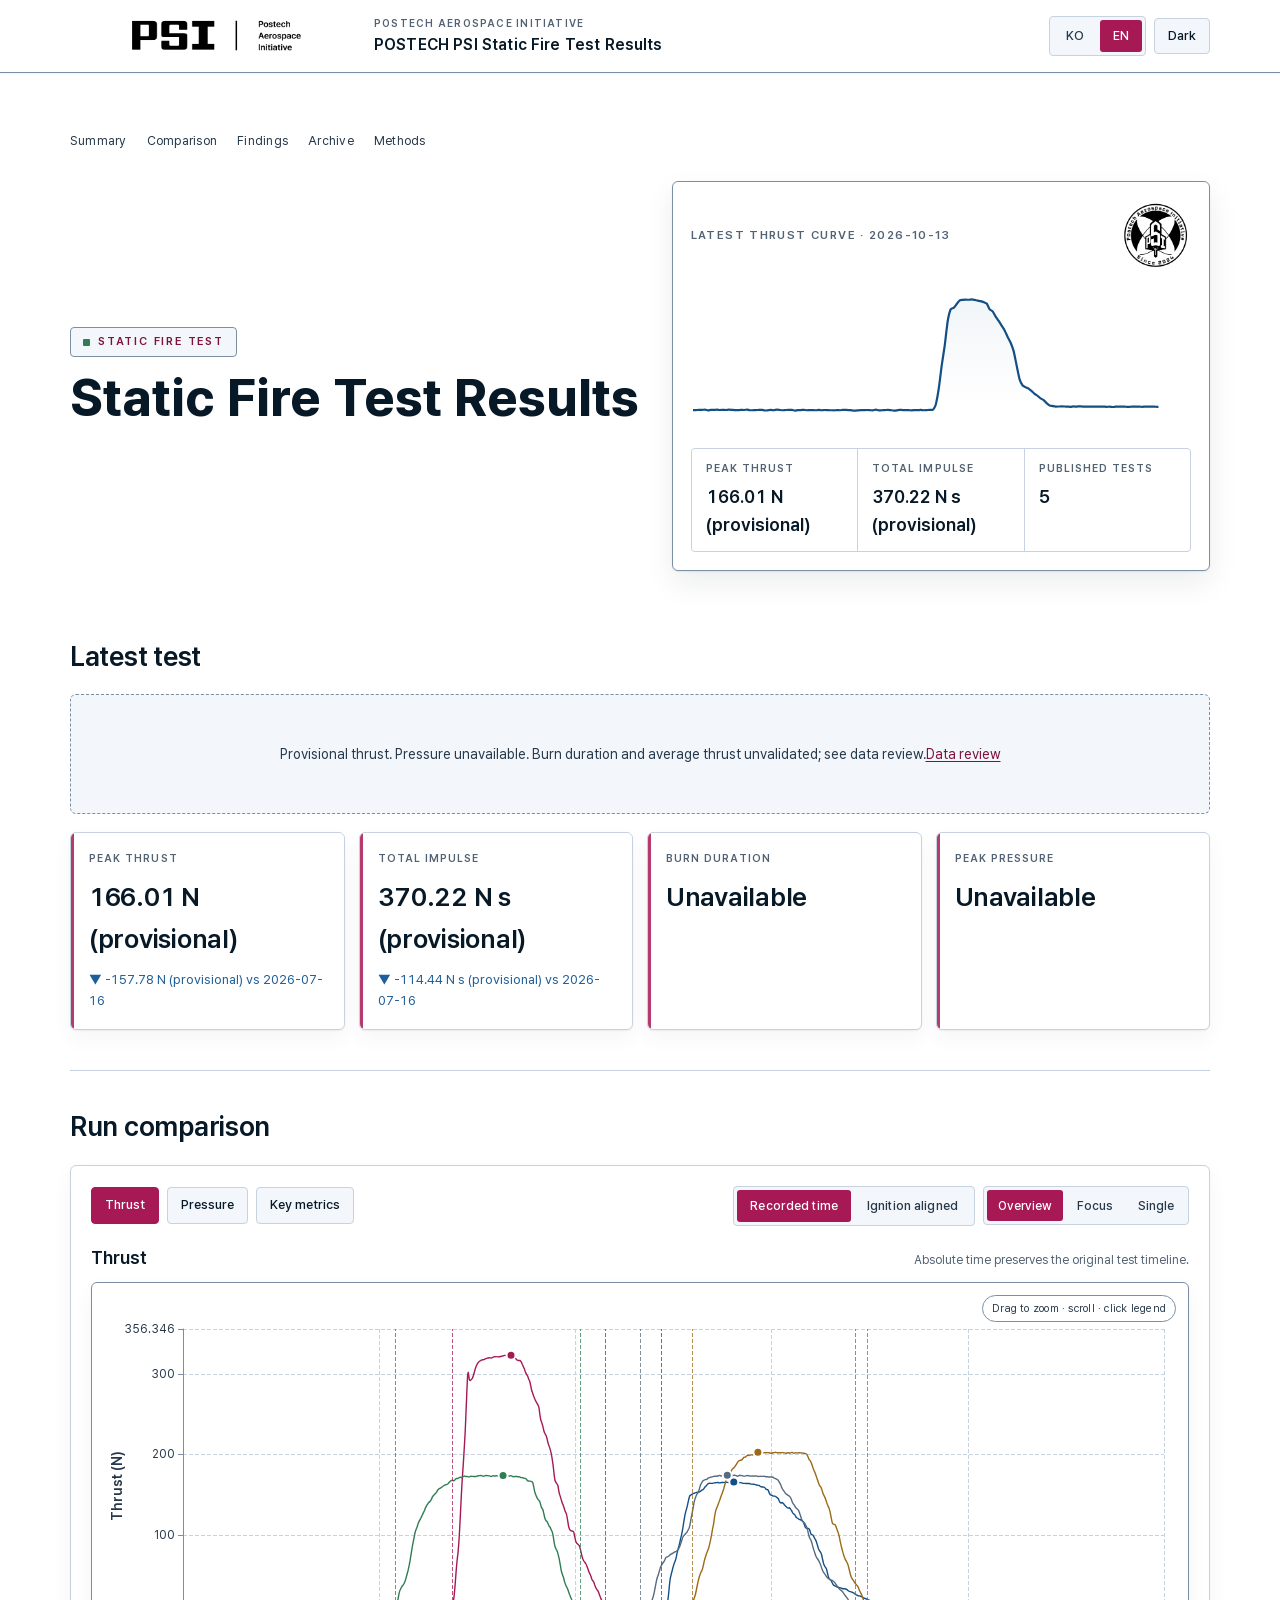
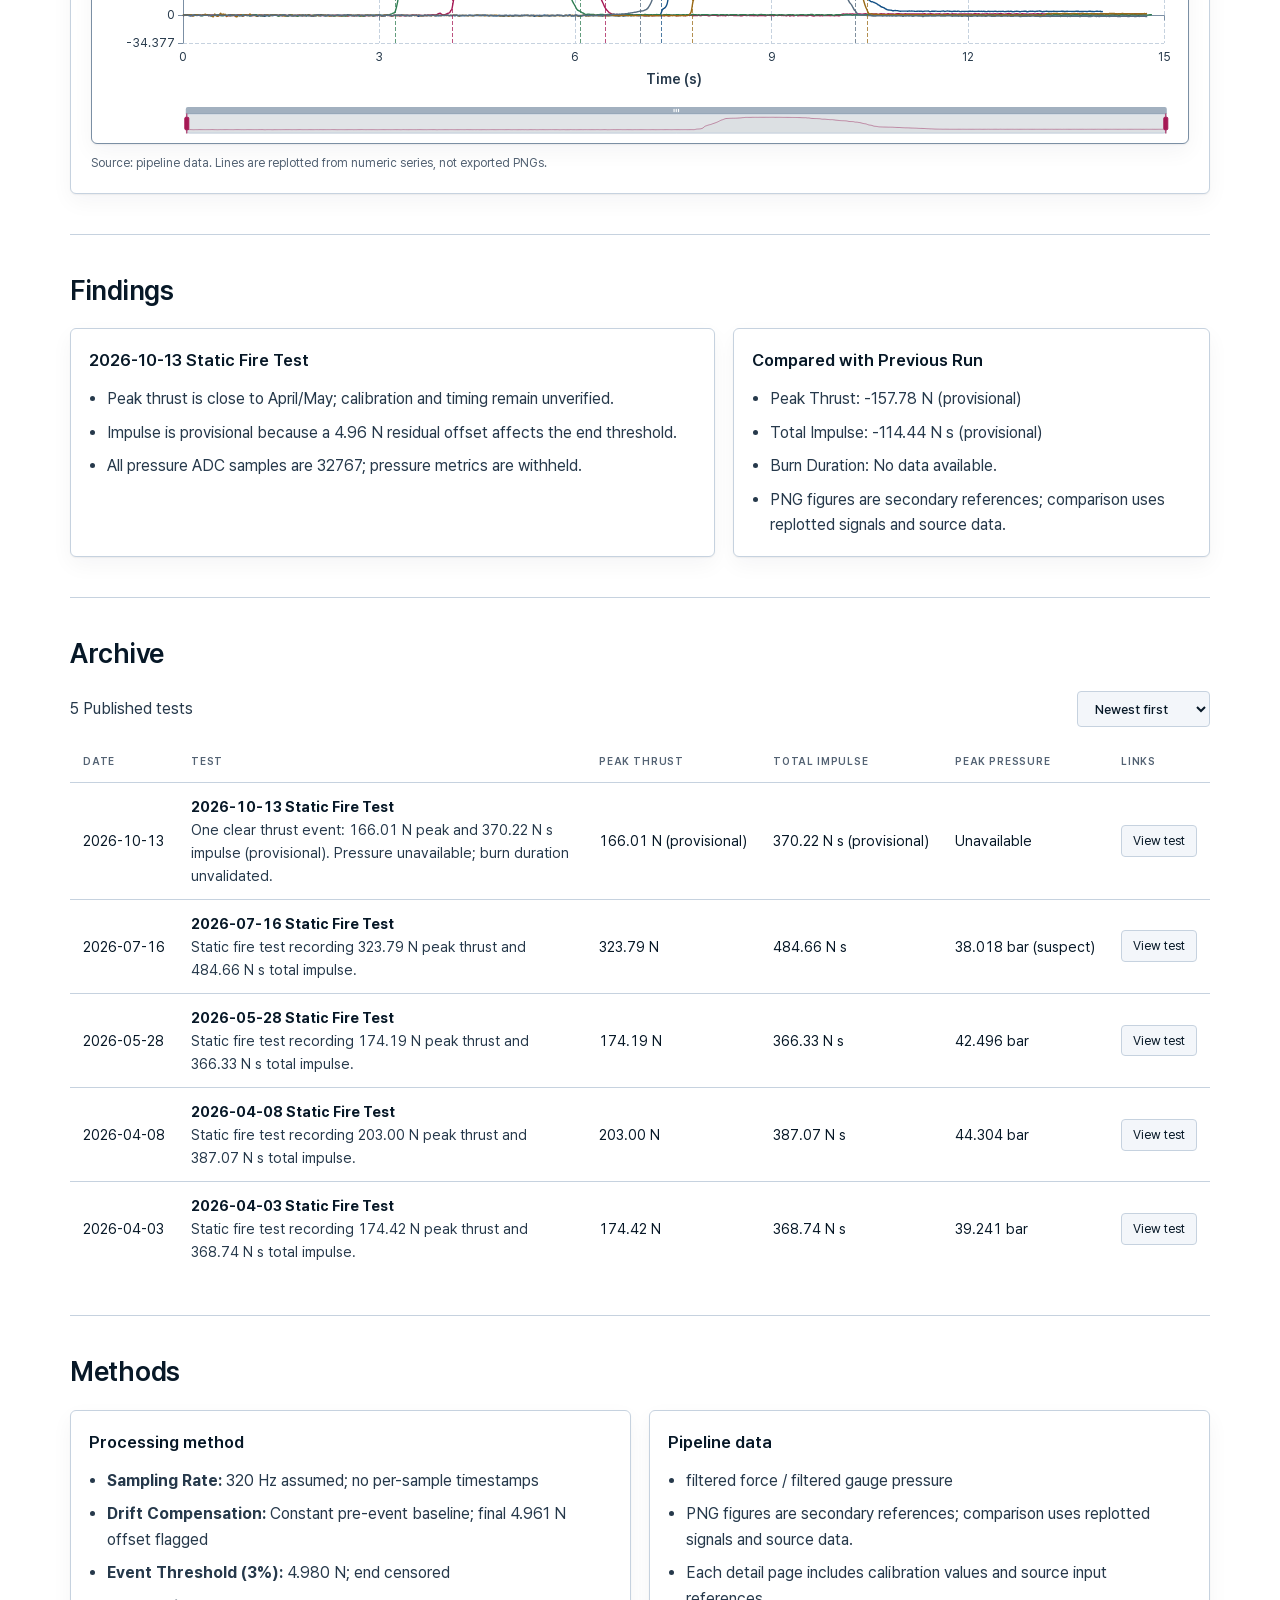
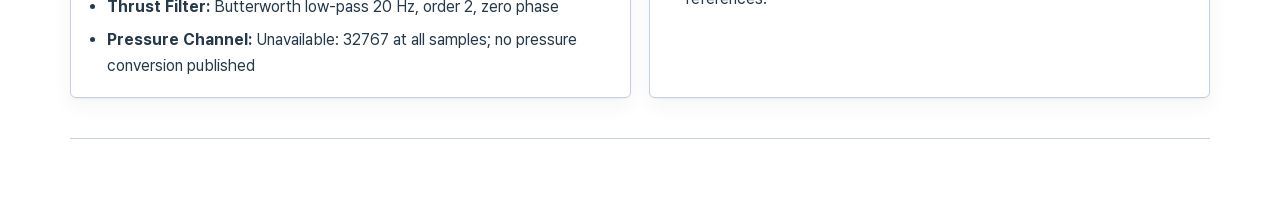
==== index.html @ 608bee5e "Publish October 13 TMS data and normalize test archive naming" ====
<!doctype html>
<html lang="en">
<head>
  <meta charset="utf-8">
  <meta name="viewport" content="width=device-width, initial-scale=1">
  <title>POSTECH PSI Static Fire Test Results</title>
  <meta name="description" content="A concise static record of POSTECH PSI static fire tests, including metrics, comparison, methods, and data files.">
  <meta name="theme-color" content="#000000" media="(prefers-color-scheme: dark)">
  <meta name="theme-color" content="#ffffff" media="(prefers-color-scheme: light)">
  <link rel="icon" href="assets/icons/favicon.ico" sizes="any">
  <link rel="icon" type="image/png" sizes="32x32" href="assets/icons/favicon-32.png">
  <link rel="icon" type="image/png" sizes="192x192" href="assets/icons/icon-192.png">
  <link rel="apple-touch-icon" sizes="180x180" href="assets/icons/apple-touch-icon.png">
  <link rel="stylesheet" href="assets/site.css?v=2026-10-13-tms-data">
</head>
<body data-theme="light">
  <header class="site-header">
    <div class="site-header__inner">
      <div class="brand">
        <a class="brand__home-link" href="index.html" aria-label="Home"><span class="logo-surface brand__logo-surface"><img class="brand__banner" src="./assets/logos/psi-logo-banner.jpeg" alt="PSI Postech Aerospace Initiative"></span></a>
        <div class="brand__text"><div class="brand__eyebrow">Postech Aerospace Initiative</div><div class="brand__title">POSTECH PSI Static Fire Test Results</div></div>
      </div>
      <div class="site-header__controls"><span class="muted">EN / KO</span></div>
    </div>
  </header>

  <main class="site-shell static-shell">
    <section class="hero" id="overview">
      <div class="hero__grid">
        <div>
          <div class="verdict">Static fire test</div>
          <h1 class="hero__title">POSTECH PSI Static Fire Test Results</h1>
        </div>
        <aside class="hero__panel">
          <div class="hero__panel-header">
            <h2>Latest test &middot; 2026-10-13</h2>
            <span class="logo-surface hero__logo-surface"><img class="hero__emblem" src="assets/logos/psi-logo-circle.jpg" alt="Postech Aerospace Initiative circular logo"></span>
          </div>
          <div class="hero__summary">
            <div class="hero-stat"><div class="hero-stat__label">Peak thrust</div><div class="hero-stat__value">166.01 N (provisional)</div></div>
            <div class="hero-stat"><div class="hero-stat__label">Total impulse</div><div class="hero-stat__value">370.22 N s (provisional)</div></div>
            <div class="hero-stat"><div class="hero-stat__label">Published tests</div><div class="hero-stat__value">5</div></div>
          </div>
        </aside>
      </div>
    </section>

    <section class="section">
      <div class="section-heading"><h2>Latest test</h2></div>
      <div class="overview-grid">
        <article class="metric-card">
          <div class="metric-card__label">Peak thrust</div>
          <div class="metric-card__value">166.01 N (provisional)</div>
          <div class="metric-card__delta">&#9660; -157.78 N vs 2026-07-16 (provisional)</div>
        </article>
        <article class="metric-card">
          <div class="metric-card__label">Total impulse</div>
          <div class="metric-card__value">370.22 N s (provisional)</div>
          <div class="metric-card__delta">&#9660; -114.44 N s vs 2026-07-16 (provisional)</div>
        </article>
        <article class="metric-card">
          <div class="metric-card__label">Burn duration</div>
          <div class="metric-card__value">Unavailable</div>
        </article>
        <article class="metric-card">
          <div class="metric-card__label">Peak pressure</div>
          <div class="metric-card__value">Unavailable</div>
        </article>
      </div>
    </section>

    <section class="section" id="archive">
      <div class="section-heading"><h2>Archive</h2></div>
      <div class="archive-table">
        <table>
          <thead><tr><th>Date</th><th>Test</th><th>Peak thrust</th><th>Total impulse</th><th>Peak pressure</th><th>Link</th></tr></thead>
          <tbody>
            <tr>
              <td>2026-10-13</td>
              <td><strong>2026-10-13 Static Fire Test</strong><div class="muted">One clear thrust event: 166.01 N peak and 370.22 N s impulse (provisional). Pressure unavailable; burn duration unvalidated.</div></td>
              <td>166.01 N (provisional)</td>
              <td>370.22 N s (provisional)</td>
              <td>Unavailable</td>
              <td><a class="archive-action" href="tests/2026-10-13/index.html">View test</a></td>
            </tr>
            <tr>
              <td>2026-07-16</td>
              <td><strong>2026-07-16 Static Fire Test</strong><div class="muted">Static fire test recording 323.79 N peak thrust and 484.66 N s total impulse.</div></td>
              <td>323.79 N</td>
              <td>484.66 N s</td>
              <td>38.018 bar (suspect)</td>
              <td><a class="archive-action" href="tests/2026-07-16/index.html">View test</a></td>
            </tr>
            <tr>
              <td>2026-05-28</td>
              <td><strong>2026-05-28 Static Fire Test</strong><div class="muted">Static fire test recording 174.19 N peak thrust and 366.33 N s total impulse.</div></td>
              <td>174.19 N</td>
              <td>366.33 N s</td>
              <td>42.496 bar</td>
              <td><a class="archive-action" href="tests/2026-05-28/index.html">View test</a></td>
            </tr>
            <tr>
              <td>2026-04-08</td>
              <td><strong>2026-04-08 Static Fire Test</strong><div class="muted">Static fire test recording 203.00 N peak thrust and 387.07 N s total impulse.</div></td>
              <td>203.00 N</td>
              <td>387.07 N s</td>
              <td>44.304 bar</td>
              <td><a class="archive-action" href="tests/2026-04-08/index.html">View test</a></td>
            </tr>
            <tr>
              <td>2026-04-03</td>
              <td><strong>2026-04-03 Static Fire Test</strong><div class="muted">Static fire test recording 174.42 N peak thrust and 368.74 N s total impulse.</div></td>
              <td>174.42 N</td>
              <td>368.74 N s</td>
              <td>39.241 bar</td>
              <td><a class="archive-action" href="tests/2026-04-03/index.html">View test</a></td>
            </tr>
          </tbody>
        </table>
      </div>
    </section>

  </main>

  <script>window.PSI_PAGE_CONFIG = {"page": "home", "rootPath": "."};</script>
  <script src="./assets/vendor/echarts.min.js?v=2026-10-13-tms-data" defer></script>
  <script src="./assets/charts.js?v=2026-10-13-tms-data" defer></script>
  <script src="./assets/site.js?v=2026-10-13-tms-data" defer></script>
</body>
</html>
---- assets/site.css ----
/* ==========================================================================
   POSTECH PSI — Static Fire Test Results
   Scientific report design system (light + dark)
   ========================================================================== */

@font-face {
  font-family: "Pretendard";
  src: url("fonts/PretendardVariable.woff2") format("woff2");
  font-weight: 45 920;
  font-style: normal;
  font-display: swap;
}

/* ---- Tokens: light (laboratory report) ---- */
:root {
  color-scheme: light;
  --font-sans: "Pretendard", "Segoe UI", "Noto Sans KR", Arial, sans-serif;
  --font-display: var(--font-sans);
  --font-mono: var(--font-sans);

  --bg: #ffffff;
  --bg-deep: #eef3f8;
  --surface: #ffffff;
  --surface-alt: #f3f6fa;
  --surface-strong: #e5edf5;
  --surface-glass: rgba(255, 255, 255, 0.98);
  --logo-surface: #ffffff;

  --ink: #071827;
  --ink-soft: #26394b;
  --ink-muted: #536273;

  --line: #c6d2df;
  --line-strong: #7b8fa4;

  --accent: #a61955;
  --accent-strong: #7e123f;
  --accent-soft: rgba(166, 25, 85, 0.10);
  --accent-glow: rgba(166, 25, 85, 0.10);
  --secondary: #1f5f99;

  --ok: #2f7d52;
  --ok-soft: rgba(47, 125, 82, 0.14);
  --warn: #9a6a16;
  --warn-soft: rgba(154, 106, 22, 0.14);
  --neutral: #4c5b68;
  --neutral-soft: rgba(76, 91, 104, 0.12);

  /* categorical run palette */
  --run-1: #124f85;
  --run-2: #a61955;
  --run-3: #2f7d52;
  --run-4: #9a6a16;
  --run-5: #566b7f;

  --radius: 6px;
  --radius-sm: 4px;
  --shadow: 0 12px 30px rgba(7, 24, 39, 0.08), 0 1px 2px rgba(7, 24, 39, 0.08);
  --shadow-soft: 0 8px 22px rgba(7, 24, 39, 0.045), 0 1px 2px rgba(7, 24, 39, 0.06);
  --grid-color: transparent;
  --star-color: transparent;

  --content-width: min(1140px, calc(100% - 48px));
}

/* ---- Tokens: dark (high contrast report) ---- */
body[data-theme="dark"] {
  color-scheme: dark;
  --bg: #000000;
  --bg-deep: #000000;
  --surface: #040506;
  --surface-alt: #0d1117;
  --surface-strong: #18202b;
  --surface-glass: rgba(4, 5, 6, 0.99);
  --logo-surface: #000000;

  --ink: #f8fbff;
  --ink-soft: #d8e2ed;
  --ink-muted: #a7b4c2;

  --line: #2a3340;
  --line-strong: #667789;

  --accent: #c23a72;
  --accent-strong: #e56a9a;
  --accent-soft: rgba(194, 58, 114, 0.13);
  --accent-glow: rgba(194, 58, 114, 0.09);
  --secondary: #5f9fd6;

  --ok: #64b887;
  --ok-soft: rgba(100, 184, 135, 0.16);
  --warn: #cda14a;
  --warn-soft: rgba(205, 161, 74, 0.16);
  --neutral: #9aa8b7;
  --neutral-soft: rgba(154, 168, 183, 0.14);

  --run-1: #5f9fd6;
  --run-2: #c23a72;
  --run-3: #64b887;
  --run-4: #cda14a;
  --run-5: #9aa8b7;

  --shadow: 0 14px 34px rgba(0, 0, 0, 0.64), 0 1px 2px rgba(0, 0, 0, 0.55);
  --shadow-soft: 0 10px 26px rgba(0, 0, 0, 0.38), 0 1px 2px rgba(0, 0, 0, 0.45);
  --grid-color: transparent;
  --star-color: transparent;
}

* {
  box-sizing: border-box;
}

html {
  scroll-behavior: smooth;
}

body {
  margin: 0;
  min-height: 100vh;
  font-family: var(--font-sans);
  line-height: 1.6;
  color: var(--ink);
  background: var(--bg);
  -webkit-font-smoothing: antialiased;
  text-rendering: optimizeLegibility;
}

/* Background motif: faint lab-grid, fixed and unobtrusive */
body::before {
  content: "";
  position: fixed;
  inset: 0;
  z-index: -2;
  background:
    linear-gradient(var(--grid-color) 1px, transparent 1px) 0 0 / 46px 46px,
    linear-gradient(90deg, var(--grid-color) 1px, transparent 1px) 0 0 / 46px 46px;
  pointer-events: none;
}

body::after {
  display: none;
}

a {
  color: var(--accent-strong);
  text-decoration-thickness: 1px;
  text-underline-offset: 0.18em;
}

a:hover {
  color: var(--accent);
}

img {
  display: block;
  max-width: 100%;
}

button,
select {
  font: inherit;
}

button:focus-visible,
select:focus-visible,
a:focus-visible {
  outline: 2px solid var(--accent);
  outline-offset: 3px;
}

.site-shell {
  width: var(--content-width);
  margin: 0 auto;
}

/* ---- Header ---- */
.site-header {
  position: sticky;
  top: 0;
  z-index: 30;
  background: var(--surface);
  border-bottom: 1px solid var(--line-strong);
  box-shadow: 0 1px 2px rgba(7, 24, 39, 0.06);
}

.site-header__inner {
  width: var(--content-width);
  min-height: 72px;
  margin: 0 auto;
  display: flex;
  align-items: center;
  justify-content: space-between;
  gap: 18px;
}

.brand {
  display: flex;
  align-items: center;
  gap: 14px;
  max-width: 100%;
  min-width: 0;
}

.brand__home-link {
  display: inline-flex;
  color: inherit;
  text-decoration: none;
}

.logo-surface {
  display: inline-flex;
  align-items: center;
  justify-content: center;
  flex: none;
  border: 0;
  background: var(--logo-surface);
  overflow: hidden;
  isolation: isolate;
  transition: background 0.22s ease;
}

.logo-surface img {
  width: 100%;
  height: 100%;
  object-fit: contain;
  transition: filter 0.22s ease, mix-blend-mode 0.22s ease, opacity 0.22s ease;
}

body:not([data-theme="dark"]) .logo-surface img {
  filter: invert(1) grayscale(1) contrast(1.08);
  mix-blend-mode: multiply;
}

body[data-theme="dark"] .logo-surface img {
  filter: grayscale(1) contrast(1.04);
  mix-blend-mode: screen;
}

.brand__logo-surface {
  width: min(290px, 42vw);
  height: 50px;
}

.brand__banner {
  max-height: 48px;
}

.brand__text {
  flex: 1 1 auto;
  min-width: 0;
  overflow: hidden;
}

.brand__eyebrow,
.eyebrow {
  color: var(--ink-muted);
  font-family: var(--font-mono);
  font-size: 0.64rem;
  font-weight: 600;
  letter-spacing: 0.12em;
  text-transform: uppercase;
  white-space: nowrap;
  overflow: hidden;
  text-overflow: ellipsis;
}

.brand__title {
  margin-top: 1px;
  font-family: var(--font-display);
  font-size: 0.98rem;
  font-weight: 600;
  letter-spacing: 0.01em;
  white-space: nowrap;
  overflow: hidden;
  text-overflow: ellipsis;
}

.site-header__controls,
.control-row,
.toolbar,
.tablist,
.site-nav {
  display: flex;
  align-items: center;
  gap: 8px;
  flex-wrap: wrap;
}

.site-nav {
  padding: 22px 0 0;
  gap: 20px;
}

.site-nav a,
.detail-hero__back {
  position: relative;
  color: var(--ink-soft);
  font-family: var(--font-mono);
  font-size: 0.78rem;
  letter-spacing: 0.02em;
  text-decoration: none;
}

.site-nav a::after,
.detail-hero__back::after {
  content: "";
  position: absolute;
  left: 0;
  right: 0;
  bottom: -5px;
  height: 1px;
  background: currentColor;
  transform: scaleX(0);
  transform-origin: left;
  transition: transform 0.16s ease;
}

.site-nav a:hover,
.detail-hero__back:hover {
  color: var(--accent);
}

.site-nav a:hover::after,
.detail-hero__back:hover::after {
  transform: scaleX(1);
}

/* ---- Controls ---- */
.pill-toggle,
.mode-toggle {
  display: inline-flex;
  gap: 3px;
  padding: 3px;
  border: 1px solid var(--line);
  border-radius: var(--radius-sm);
  background: var(--surface-alt);
}

.pill-toggle button,
.mode-toggle button {
  border: 0;
  border-radius: 3px;
  padding: 6px 13px;
  background: transparent;
  color: var(--ink-soft);
  font-family: var(--font-mono);
  font-size: 0.78rem;
  font-weight: 500;
  letter-spacing: 0.01em;
  cursor: pointer;
  transition: background 0.15s ease, color 0.15s ease;
}

.pill-toggle button:hover,
.mode-toggle button:hover,
.tablist button:hover {
  color: var(--ink);
}

.tablist button,
.icon-button,
.select-input {
  min-height: 36px;
  padding: 7px 13px;
  border: 1px solid var(--line);
  border-radius: var(--radius-sm);
  background: var(--surface-alt);
  color: var(--ink);
  font-family: var(--font-mono);
  font-size: 0.8rem;
  font-weight: 500;
  cursor: pointer;
  transition: background 0.15s ease, color 0.15s ease, border-color 0.15s ease;
}

.select-input {
  cursor: pointer;
}

.icon-button:hover,
.select-input:hover {
  border-color: var(--line-strong);
}

.pill-toggle button[aria-pressed="true"],
.mode-toggle button[aria-pressed="true"] {
  background: var(--accent);
  color: #ffffff;
  box-shadow: none;
}

.tablist button[aria-selected="true"] {
  background: var(--accent);
  border-color: var(--accent);
  color: #ffffff;
  box-shadow: none;
}

.highlight-toggle {
  display: inline-flex;
  flex-wrap: wrap;
  gap: 4px;
  padding: 4px;
  border: 1px solid var(--line);
  border-radius: var(--radius-sm);
  background: var(--surface-alt);
}

.highlight-toggle button {
  border: 0;
  border-radius: 7px;
  padding: 6px 11px;
  background: transparent;
  color: var(--ink-soft);
  font-family: var(--font-mono);
  font-size: 0.76rem;
  cursor: pointer;
  transition: background 0.15s ease, color 0.15s ease;
}

.highlight-toggle button:hover {
  color: var(--ink);
}

.highlight-toggle button[aria-pressed="true"] {
  background: var(--surface-strong);
  color: var(--ink);
  box-shadow: inset 0 0 0 1px var(--line-strong);
}

/* ---- View mode toggle (3-way: overview/focus/single) ---- */
.view-mode-toggle {
  display: inline-flex;
  gap: 3px;
  padding: 3px;
  border: 1px solid var(--line);
  border-radius: var(--radius-sm);
  background: var(--surface-alt);
}

.view-mode-toggle button {
  border: 0;
  border-radius: 3px;
  padding: 6px 11px;
  background: transparent;
  color: var(--ink-soft);
  font-family: var(--font-mono);
  font-size: 0.76rem;
  font-weight: 500;
  cursor: pointer;
  transition: background 0.15s ease, color 0.15s ease;
}

.view-mode-toggle button:hover { color: var(--ink); }

.view-mode-toggle button[aria-pressed="true"] {
  background: var(--accent);
  color: #ffffff;
}

/* ---- Run picker (Focus mode) ---- */
#cmp-run-picker-row {
  padding: 0 2px 4px;
}

.run-picker {
  position: relative;
  display: flex;
  flex-direction: column;
  gap: 8px;
  padding: 12px 14px;
  border: 1px solid var(--line);
  border-radius: var(--radius-sm);
  background: var(--surface-alt);
}

.run-picker__chips {
  display: flex;
  flex-wrap: wrap;
  gap: 6px;
  min-height: 30px;
  align-items: center;
}

.run-chip {
  display: inline-flex;
  align-items: center;
  gap: 6px;
  padding: 4px 8px 4px 9px;
  border: 1px solid var(--line-strong);
  border-radius: 999px;
  background: var(--surface);
  font-family: var(--font-mono);
  font-size: 0.76rem;
  color: var(--ink);
}

.run-chip__dot {
  width: 9px;
  height: 9px;
  border-radius: 50%;
  flex-shrink: 0;
}

.run-chip__label {
  font-variant-numeric: tabular-nums;
}

.run-chip__remove {
  border: 0;
  padding: 0 2px;
  background: transparent;
  color: var(--ink-muted);
  font-size: 0.9rem;
  line-height: 1;
  cursor: pointer;
  transition: color 0.12s ease;
}

.run-chip__remove:hover { color: var(--accent); }

.run-picker__footer {
  display: flex;
  align-items: center;
  flex-wrap: wrap;
  gap: 6px;
}

.run-picker__add-btn,
.run-picker__reset-btn,
.run-picker__clear-btn {
  border: 1px solid var(--line);
  border-radius: var(--radius-sm);
  padding: 5px 10px;
  background: var(--surface);
  color: var(--ink-soft);
  font-family: var(--font-mono);
  font-size: 0.76rem;
  cursor: pointer;
  transition: border-color 0.14s ease, color 0.14s ease;
}

.run-picker__add-btn:hover,
.run-picker__reset-btn:hover,
.run-picker__clear-btn:hover {
  border-color: var(--line-strong);
  color: var(--ink);
}

.run-picker__add-btn:disabled {
  opacity: 0.45;
  cursor: not-allowed;
}

.run-picker__max-note {
  color: var(--ink-muted);
  font-family: var(--font-mono);
  font-size: 0.72rem;
}

.run-picker__dropdown {
  position: absolute;
  top: calc(100% + 4px);
  left: 0;
  z-index: 20;
  min-width: 280px;
  max-height: 260px;
  overflow-y: auto;
  padding: 6px;
  border: 1px solid var(--line-strong);
  border-radius: var(--radius);
  background: var(--surface);
  box-shadow: 0 6px 20px rgba(0,0,0,0.15);
}

.run-picker__item {
  display: block;
  width: 100%;
  padding: 8px 10px;
  border: 0;
  border-radius: var(--radius-sm);
  background: transparent;
  color: var(--ink-soft);
  font-family: var(--font-mono);
  font-size: 0.8rem;
  text-align: left;
  cursor: pointer;
  transition: background 0.12s ease, color 0.12s ease;
}

.run-picker__item:hover {
  background: var(--surface-alt);
  color: var(--ink);
}

.run-picker__item:disabled {
  opacity: 0.4;
  cursor: not-allowed;
}

.run-picker__empty {
  padding: 10px;
  color: var(--ink-muted);
  font-family: var(--font-mono);
  font-size: 0.8rem;
}

/* ---- Single mode row ---- */
.single-run-row {
  padding: 4px 2px;
}

/* ---- Hero ---- */
.hero,
.detail-hero {
  padding: 36px 0 30px;
}

.hero__grid {
  display: grid;
  grid-template-columns: minmax(0, 1.03fr) minmax(320px, 0.97fr);
  gap: 30px;
  align-items: center;
  padding-top: 30px;
}

.hero__title,
.detail-hero__title {
  margin: 0;
  max-width: 17ch;
  font-family: var(--font-display);
  font-size: 3.25rem;
  line-height: 1.03;
  letter-spacing: 0;
  font-weight: 750;
}

.hero__title .accent {
  color: var(--accent);
}

.hero__lead,
.detail-hero__lead,
.section-heading p,
.panel-note,
.muted,
.detail-meta-note,
.chart-header__note {
  color: var(--ink-soft);
}

.hero__lead,
.detail-hero__lead {
  max-width: 46rem;
  margin: 16px 0 0;
  font-size: 1.06rem;
}

.verdict {
  display: inline-flex;
  align-items: center;
  gap: 8px;
  width: max-content;
  margin-bottom: 14px;
  padding: 5px 12px;
  border: 1px solid var(--line-strong);
  border-radius: var(--radius-sm);
  background: var(--surface-alt);
  color: var(--accent-strong);
  font-family: var(--font-mono);
  font-size: 0.7rem;
  font-weight: 600;
  letter-spacing: 0.16em;
  text-transform: uppercase;
}

.verdict::before {
  content: "";
  width: 7px;
  height: 7px;
  border-radius: 1px;
  background: var(--ok);
}

/* Hero visual panel (signature chart) */
.hero__panel {
  position: relative;
  padding: 18px;
  border: 1px solid var(--line-strong);
  border-radius: var(--radius);
  background: var(--surface);
  box-shadow: var(--shadow);
}

.hero__panel-header {
  display: flex;
  align-items: center;
  justify-content: space-between;
  gap: 16px;
}

.hero__logo-surface {
  width: 70px;
  height: 70px;
}

.hero__emblem {
  max-height: 70px;
}

.hero__panel h2 {
  margin: 0;
  font-family: var(--font-mono);
  font-size: 0.72rem;
  font-weight: 600;
  letter-spacing: 0.12em;
  text-transform: uppercase;
  color: var(--ink-muted);
}

.hero__spark {
  width: 100%;
  height: 150px;
  margin-top: 12px;
}

.hero__summary {
  display: grid;
  grid-template-columns: repeat(3, minmax(0, 1fr));
  gap: 1px;
  margin-top: 16px;
  background: var(--line);
  border: 1px solid var(--line);
  border-radius: var(--radius-sm);
  overflow: hidden;
}

.hero-stat {
  padding: 12px 14px;
  background: var(--surface);
}

.hero-stat__label,
.metric-card__label,
.fact-line__label {
  color: var(--ink-muted);
  font-family: var(--font-mono);
  font-size: 0.66rem;
  font-weight: 600;
  letter-spacing: 0.1em;
  text-transform: uppercase;
}

.hero-stat__value,
.fact-line__value {
  margin-top: 5px;
  font-family: var(--font-mono);
  font-size: 1.1rem;
  font-weight: 600;
  font-variant-numeric: tabular-nums;
}

/* ---- Sections ---- */
.section {
  padding: 40px 0;
  border-top: 1px solid var(--line);
}

.section:first-child,
.hero + .section {
  border-top: 0;
}

.section-heading {
  display: grid;
  gap: 8px;
  margin-bottom: 22px;
}

.section-heading h2 {
  margin: 0;
  font-family: var(--font-display);
  font-size: 1.7rem;
  font-weight: 600;
  letter-spacing: -0.01em;
  line-height: 1.15;
}

.section-heading p {
  margin: 0;
  max-width: 60ch;
}

/* ---- Metric cards ---- */
.overview-grid,
.detail-summary {
  display: grid;
  grid-template-columns: repeat(4, minmax(0, 1fr));
  gap: 14px;
}

.metric-card,
.mini-panel,
.panel,
.data-link,
.artifact-card,
.fallback-card {
  position: relative;
  padding: 18px;
  background: var(--surface);
  border: 1px solid var(--line);
  border-radius: var(--radius);
  box-shadow: var(--shadow-soft);
}

.metric-card {
  position: relative;
  overflow: hidden;
  transition: border-color 0.18s ease;
}

.metric-card::before {
  content: "";
  position: absolute;
  inset: 0 auto 0 0;
  width: 3px;
  background: var(--accent);
  opacity: 0.85;
}

.metric-card:hover {
  border-color: var(--line-strong);
  box-shadow: var(--shadow);
}

.metric-card__value,
.metric-card__delta {
  font-variant-numeric: tabular-nums;
}

.metric-card__value {
  margin-top: 8px;
  font-family: var(--font-mono);
  font-size: 1.62rem;
  font-weight: 600;
  letter-spacing: -0.01em;
}

.metric-card__delta {
  display: inline-flex;
  align-items: center;
  gap: 5px;
  margin-top: 10px;
  font-family: var(--font-mono);
  font-size: 0.82rem;
  color: var(--ink-soft);
}

.metric-card__delta.positive { color: var(--ok); }
.metric-card__delta.negative { color: var(--secondary); }

/* ---- Panels / mini panels ---- */
.publication-layout {
  display: grid;
  grid-template-columns: minmax(0, 1.15fr) minmax(260px, 0.85fr);
  gap: 18px;
}

.finding-grid,
.detail-grid {
  display: grid;
  grid-template-columns: repeat(2, minmax(0, 1fr));
  gap: 18px;
}

.detail-grid {
  grid-template-columns: minmax(0, 1.08fr) minmax(290px, 0.92fr);
}

.detail-stack {
  display: grid;
  gap: 18px;
}

.mini-panel h3 {
  margin: 0;
  font-family: var(--font-display);
  font-size: 1.05rem;
  font-weight: 600;
}

.mini-panel ul,
.detail-list {
  margin: 12px 0 0;
  padding-left: 18px;
}

.mini-panel li + li,
.detail-list li + li {
  margin-top: 8px;
}

.mini-panel li,
.detail-list li {
  color: var(--ink-soft);
}

/* ---- Comparison / chart panel ---- */
.comparison-layout {
  display: grid;
  gap: 18px;
  padding: 20px;
}

.toolbar {
  justify-content: space-between;
  gap: 12px;
}

.toolbar__group {
  display: flex;
  align-items: center;
  gap: 8px;
  flex-wrap: wrap;
}

.chart-header {
  display: flex;
  align-items: baseline;
  justify-content: space-between;
  gap: 12px;
  flex-wrap: wrap;
  margin-bottom: 10px;
}

.chart-header__title {
  font-family: var(--font-display);
  font-weight: 600;
  font-size: 1.1rem;
}

.chart-header__note {
  font-family: var(--font-mono);
  font-size: 0.76rem;
  color: var(--ink-muted);
}

.chart-shell {
  position: relative;
  border: 1px solid var(--line-strong);
  border-radius: var(--radius);
  background: var(--surface);
  overflow: hidden;
  box-shadow: var(--shadow-soft);
}

.chart-canvas {
  width: 100%;
  height: 460px;
}

.chart-event-overlay {
  position: absolute;
  inset: 0;
  z-index: 3;
  pointer-events: none;
}

.chart-event-tag {
  position: absolute;
  transform: translateX(-50%);
  max-width: min(170px, calc(100% - 12px));
  padding: 2px 7px;
  border: 1px solid var(--event-color);
  border-radius: var(--radius-sm);
  background: var(--surface);
  color: var(--event-color);
  box-shadow: 0 1px 2px rgba(7, 24, 39, 0.14);
  font-family: var(--font-mono);
  font-size: 0.62rem;
  font-weight: 650;
  line-height: 1.25;
  text-align: center;
  white-space: nowrap;
}

.chart-peak-tag {
  transform: translate(-50%, -100%);
  font-weight: 700;
}

body[data-theme="dark"] .chart-event-tag {
  box-shadow: 0 1px 4px rgba(0, 0, 0, 0.65);
}

/* ---- Metrics grid (4 separate per-metric charts) ---- */
.metrics-grid {
  display: grid;
  grid-template-columns: repeat(2, minmax(0, 1fr));
  gap: 14px;
}

.metric-chart-card {
  padding: 14px 14px 8px;
  border: 1px solid var(--line-strong);
  border-radius: var(--radius);
  background: var(--surface);
  box-shadow: var(--shadow-soft);
}

.metric-chart-card__title {
  display: flex;
  align-items: baseline;
  gap: 8px;
  margin-bottom: 4px;
  font-family: var(--font-display);
  font-weight: 600;
  font-size: 0.95rem;
}

.metric-chart-card__unit {
  color: var(--ink-muted);
  font-family: var(--font-mono);
  font-size: 0.72rem;
  font-weight: 500;
}

.metric-chart-canvas {
  height: 230px;
}

.hint-chip {
  position: absolute;
  top: 12px;
  right: 12px;
  z-index: 2;
  padding: 4px 9px;
  border: 1px solid var(--line-strong);
  border-radius: 999px;
  background: var(--surface-glass);
  color: var(--ink-soft);
  font-family: var(--font-mono);
  font-size: 0.68rem;
  letter-spacing: 0.02em;
  pointer-events: none;
}

.chart-empty,
.empty-state {
  display: flex;
  align-items: center;
  justify-content: center;
  min-height: 120px;
  padding: 22px;
  border: 1px dashed var(--line-strong);
  border-radius: var(--radius);
  background: var(--surface-alt);
  color: var(--ink-soft);
  font-family: var(--font-mono);
  font-size: 0.86rem;
}

.chart-source {
  margin-top: 10px;
  color: var(--ink-muted);
  font-family: var(--font-mono);
  font-size: 0.75rem;
}

/* visually-hidden data table for a11y */
.sr-table {
  position: absolute;
  width: 1px;
  min-width: 0;
  height: 1px;
  padding: 0;
  margin: -1px;
  overflow: hidden;
  clip: rect(0, 0, 0, 0);
  white-space: nowrap;
  border: 0;
}

/* ---- Archive table ---- */
.archive-tools {
  display: flex;
  justify-content: space-between;
  align-items: center;
  gap: 12px;
  margin-bottom: 14px;
}

.archive-table {
  padding: 0;
  width: 100%;
  max-width: 100%;
  overflow-x: auto;
  overflow-y: hidden;
  contain: inline-size;
}

table {
  width: 100%;
  border-collapse: collapse;
}

.archive-table table {
  min-width: 0;
}

th,
td {
  padding: 12px 13px;
  border-bottom: 1px solid var(--line);
  text-align: left;
  vertical-align: middle;
}

td {
  font-variant-numeric: tabular-nums;
}

th {
  color: var(--ink-muted);
  font-family: var(--font-mono);
  font-size: 0.64rem;
  font-weight: 600;
  letter-spacing: 0.08em;
  text-transform: uppercase;
  white-space: nowrap;
}

tbody tr {
  transition: background 0.14s ease;
}

tbody tr:hover {
  background: #eaf2fb;
}

body[data-theme="dark"] tbody tr:hover {
  background: var(--surface-strong);
}

tbody tr:last-child td,
tbody tr:last-child th {
  border-bottom: 0;
}

.archive-table td a {
  font-family: var(--font-mono);
  font-size: 0.78rem;
}

.archive-table td {
  font-size: 0.9rem;
}

.archive-table td:nth-child(1),
.archive-table td:nth-child(3),
.archive-table td:nth-child(4),
.archive-table td:nth-child(5),
.archive-table td:nth-child(6) {
  white-space: nowrap;
}

.archive-table td:nth-child(2) strong {
  white-space: nowrap;
}

.archive-table .muted {
  white-space: normal;
}

.archive-action {
  display: inline-flex;
  align-items: center;
  justify-content: center;
  min-width: 76px;
  min-height: 30px;
  padding: 5px 9px;
  border: 1px solid var(--line);
  border-radius: var(--radius-sm);
  background: var(--surface-alt);
  color: var(--ink);
  text-decoration: none;
  white-space: nowrap;
}

.archive-action:hover {
  border-color: var(--line-strong);
  background: var(--surface-strong);
  color: var(--ink);
}

/* ---- Data links ---- */
.data-links {
  display: grid;
  grid-template-columns: repeat(4, minmax(0, 1fr));
  gap: 14px;
}

.data-link {
  display: block;
  color: inherit;
  text-decoration: none;
  transition: transform 0.16s ease, border-color 0.16s ease, box-shadow 0.16s ease;
}

.data-link:hover {
  transform: translateY(-2px);
  border-color: var(--accent);
  box-shadow: var(--shadow);
  color: inherit;
}

.data-link__title {
  display: flex;
  align-items: center;
  gap: 8px;
  font-family: var(--font-display);
  font-weight: 600;
}

.data-link__title::after {
  content: "↗";
  margin-left: auto;
  color: var(--accent);
  font-family: var(--font-mono);
}

.data-link__meta {
  margin-top: 8px;
  color: var(--ink-soft);
  font-family: var(--font-mono);
  font-size: 0.8rem;
}

/* ---- Artifacts ---- */
.artifact-grid {
  display: grid;
  grid-template-columns: repeat(3, minmax(0, 1fr));
  gap: 18px;
}

.artifact-card {
  padding: 12px;
}

.artifact-card__media {
  overflow: hidden;
  aspect-ratio: 16 / 10;
  border: 1px solid var(--line);
  border-radius: var(--radius-sm);
  background: var(--surface-alt);
}

.artifact-card__media img {
  width: 100%;
  height: 100%;
  object-fit: cover;
  transition: transform 0.3s ease;
}

.artifact-card:hover .artifact-card__media img {
  transform: scale(1.04);
}

.artifact-card__title {
  margin-top: 11px;
  font-family: var(--font-mono);
  font-size: 0.84rem;
  font-weight: 500;
}

/* ---- Detail ---- */
.detail-hero__back {
  display: inline-flex;
  align-items: center;
  gap: 6px;
  margin-bottom: 20px;
}

.detail-summary {
  margin-top: 24px;
}

.subsection-title {
  font-family: var(--font-display);
  font-weight: 600;
  font-size: 1rem;
  margin-bottom: 4px;
}

.detail-table {
  width: 100%;
}

.detail-table th {
  width: 42%;
  color: var(--ink-muted);
  font-family: var(--font-mono);
  text-transform: none;
  letter-spacing: 0;
  font-size: 0.82rem;
  font-weight: 500;
}

.detail-table td {
  font-family: var(--font-mono);
  font-size: 0.84rem;
}

.detail-meta-note {
  margin: 4px 0 0;
  font-family: var(--font-mono);
  font-size: 0.84rem;
}

/* ---- Metrics fallback bars (used pre-chart / no-ECharts) ---- */
.metric-bar-row {
  display: grid;
  grid-template-columns: minmax(84px, 0.4fr) minmax(120px, 1fr) minmax(96px, auto);
  gap: 12px;
  align-items: center;
  font-family: var(--font-mono);
  font-size: 0.84rem;
}

.metric-bar-track {
  height: 10px;
  border-radius: 999px;
  background: var(--surface-strong);
  overflow: hidden;
}

.metric-bar-fill {
  height: 100%;
  border-radius: 999px;
}

/* ---- Static-only (no JS) page ---- */
.static-shell {
  padding: 30px 0 48px;
}

.fallback-grid {
  display: grid;
  grid-template-columns: repeat(3, minmax(0, 1fr));
  gap: 18px;
  margin-top: 18px;
}

.fallback-card h3 {
  margin: 0 0 8px;
  font-family: var(--font-display);
  font-size: 1rem;
}

/* ---- Footer ---- */
.footer {
  width: var(--content-width);
  margin: 0 auto;
  padding: 32px 0 52px;
  border-top: 1px solid var(--line);
  color: var(--ink-soft);
  font-family: var(--font-mono);
  font-size: 0.82rem;
}

.tabpanel[hidden] {
  display: none;
}

.legend {
  display: flex;
  flex-wrap: wrap;
  gap: 14px;
  margin-top: 12px;
}

.legend__item {
  display: inline-flex;
  align-items: center;
  gap: 8px;
  color: var(--ink-soft);
  font-family: var(--font-mono);
  font-size: 0.8rem;
}

.legend__swatch {
  width: 18px;
  height: 3px;
  border-radius: 999px;
}

.visually-hidden {
  position: absolute;
  width: 1px;
  height: 1px;
  padding: 0;
  margin: -1px;
  overflow: hidden;
  clip: rect(0, 0, 0, 0);
  white-space: nowrap;
  border: 0;
}

/* ---- Responsive ---- */
@media (max-width: 980px) {
  .hero__grid,
  .overview-grid,
  .detail-summary,
  .publication-layout,
  .finding-grid,
  .detail-grid,
  .data-links,
  .artifact-grid,
  .fallback-grid {
    grid-template-columns: 1fr;
  }

  .overview-grid,
  .detail-summary {
    grid-template-columns: repeat(2, minmax(0, 1fr));
  }

  .hero__summary {
    grid-template-columns: repeat(3, minmax(0, 1fr));
  }
}

@media (max-width: 720px) {
  :root {
    --content-width: min(100% - 28px, 1140px);
  }

  .site-header__inner,
  .archive-tools {
    align-items: flex-start;
    flex-direction: column;
    gap: 12px;
  }

  .toolbar {
    flex-direction: column;
    align-items: stretch;
  }

  .overview-grid,
  .detail-summary {
    grid-template-columns: 1fr;
  }

  .hero__summary {
    grid-template-columns: 1fr;
  }

  .chart-canvas {
    height: 380px;
  }

  .metrics-grid {
    grid-template-columns: 1fr;
  }

  .metric-chart-canvas {
    height: 220px;
  }

  .brand {
    width: 100%;
  }

  .brand__logo-surface {
    width: min(260px, 72vw);
  }

  .brand__text {
    display: none;
  }

  .hero__title,
  .detail-hero__title {
    font-size: 2.3rem;
  }

  .section {
    padding: 30px 0;
  }

  .comparison-layout {
    padding: 14px;
  }

  th,
  td {
    padding: 11px 12px;
  }
}

@media (prefers-reduced-motion: reduce) {
  * {
    animation-duration: 0.001ms !important;
    transition-duration: 0.001ms !important;
    scroll-behavior: auto !important;
  }
}
/* Session data quality and locally hosted test video. */
.quality-notice { margin-bottom: 18px; text-align: left; }
.test-video { display: block; width: 100%; max-height: 520px; margin-top: 12px; background: #000; border-radius: 8px; }
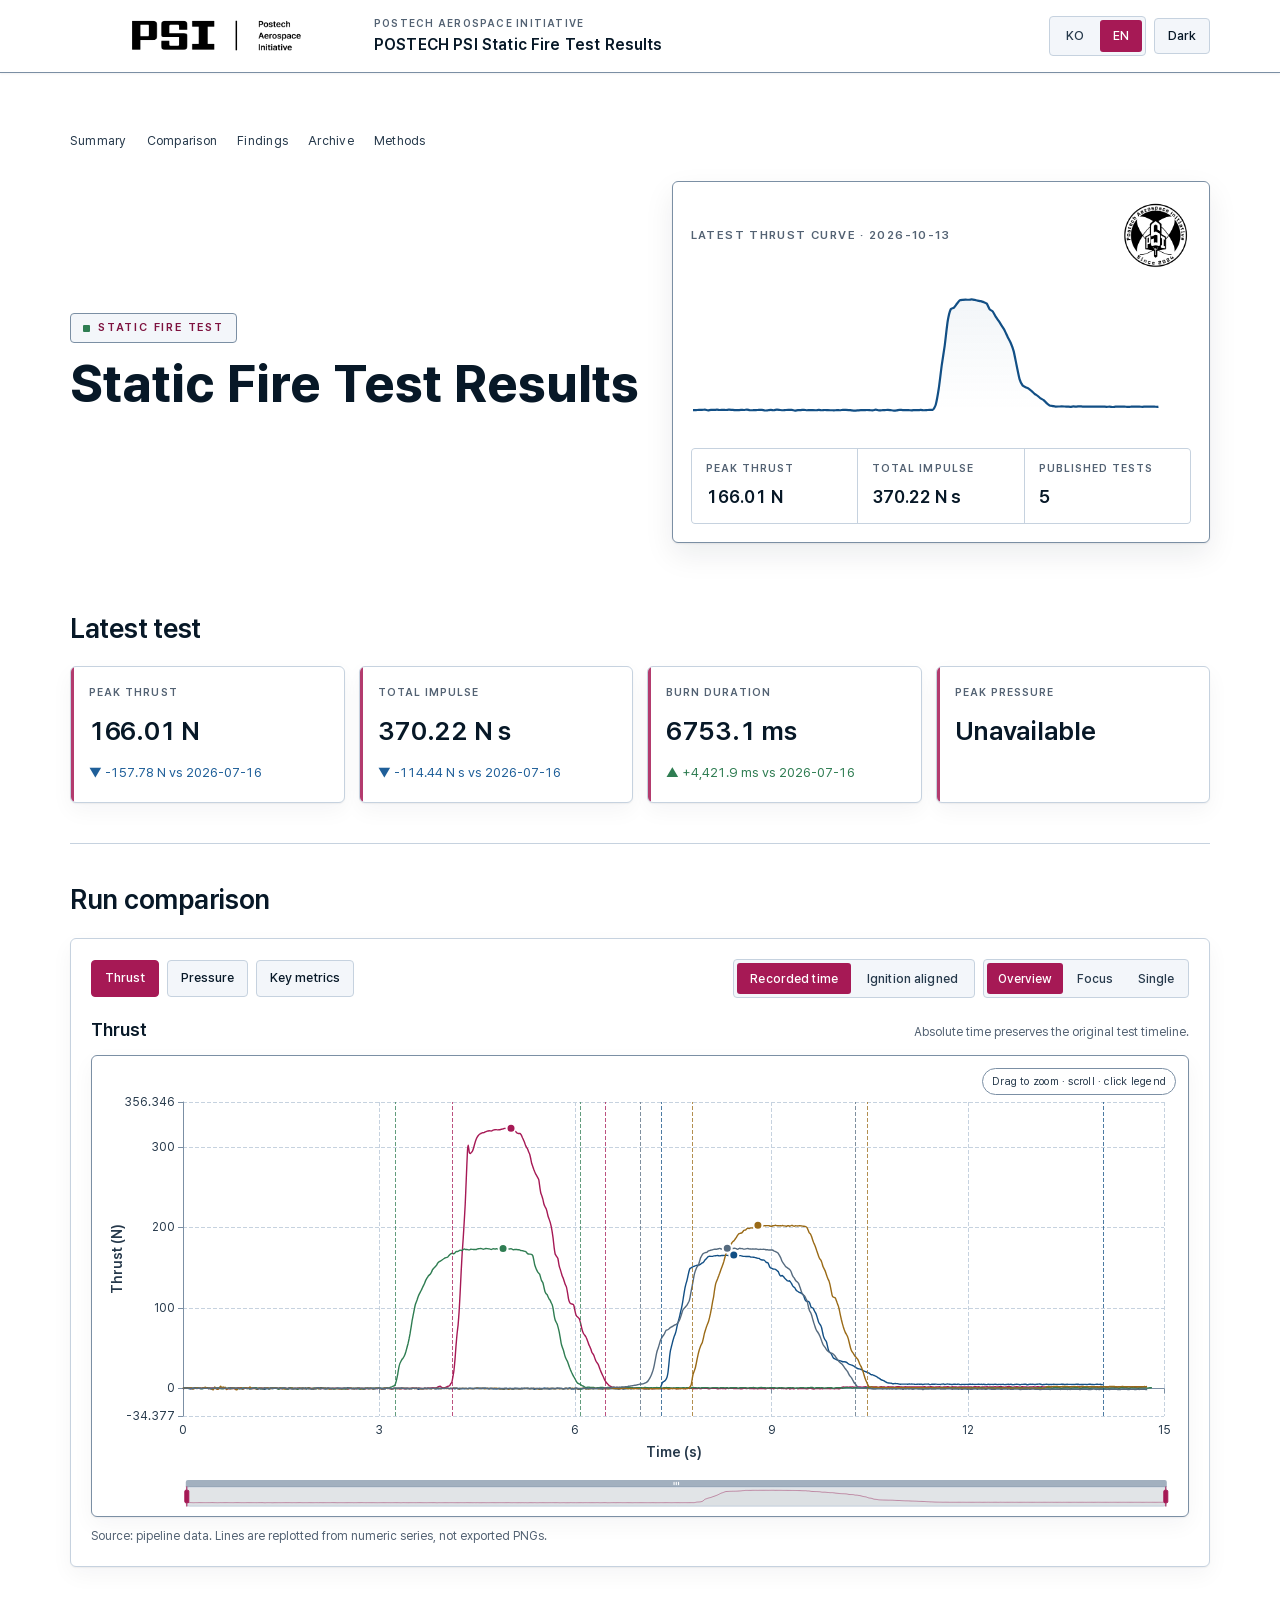
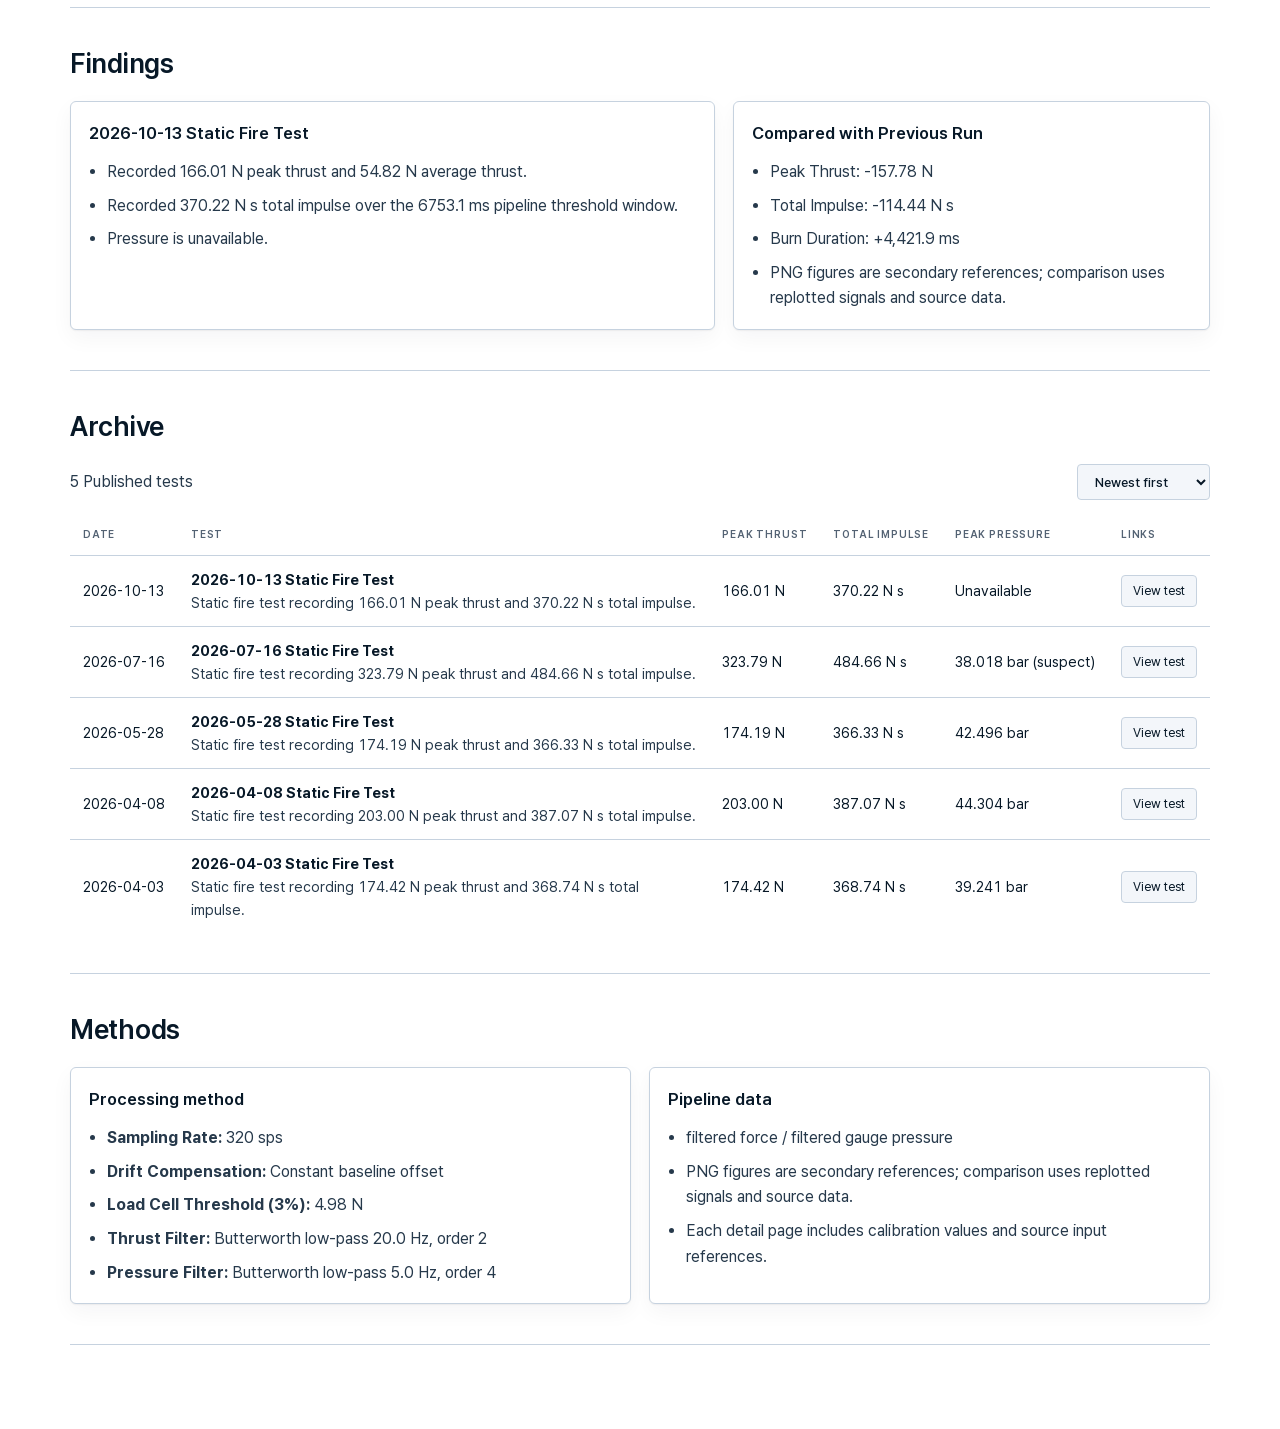
==== commit 9a227c8d: "Simplify October test page and show calculated average thrust and burn time" ====
--- a/index.html
+++ b/index.html
@@ -11,7 +11,7 @@
   <link rel="icon" type="image/png" sizes="32x32" href="assets/icons/favicon-32.png">
   <link rel="icon" type="image/png" sizes="192x192" href="assets/icons/icon-192.png">
   <link rel="apple-touch-icon" sizes="180x180" href="assets/icons/apple-touch-icon.png">
-  <link rel="stylesheet" href="assets/site.css?v=2026-10-13-tms-data">
+  <link rel="stylesheet" href="assets/site.css?v=2026-10-13-tms-clean">
 </head>
 <body data-theme="light">
   <header class="site-header">
@@ -37,8 +37,8 @@
             <span class="logo-surface hero__logo-surface"><img class="hero__emblem" src="assets/logos/psi-logo-circle.jpg" alt="Postech Aerospace Initiative circular logo"></span>
           </div>
           <div class="hero__summary">
-            <div class="hero-stat"><div class="hero-stat__label">Peak thrust</div><div class="hero-stat__value">166.01 N (provisional)</div></div>
-            <div class="hero-stat"><div class="hero-stat__label">Total impulse</div><div class="hero-stat__value">370.22 N s (provisional)</div></div>
+            <div class="hero-stat"><div class="hero-stat__label">Peak thrust</div><div class="hero-stat__value">166.01 N</div></div>
+            <div class="hero-stat"><div class="hero-stat__label">Total impulse</div><div class="hero-stat__value">370.22 N s</div></div>
             <div class="hero-stat"><div class="hero-stat__label">Published tests</div><div class="hero-stat__value">5</div></div>
           </div>
         </aside>
@@ -50,17 +50,18 @@
       <div class="overview-grid">
         <article class="metric-card">
           <div class="metric-card__label">Peak thrust</div>
-          <div class="metric-card__value">166.01 N (provisional)</div>
-          <div class="metric-card__delta">&#9660; -157.78 N vs 2026-07-16 (provisional)</div>
+          <div class="metric-card__value">166.01 N</div>
+          <div class="metric-card__delta">&#9660; -157.78 N vs 2026-07-16</div>
         </article>
         <article class="metric-card">
           <div class="metric-card__label">Total impulse</div>
-          <div class="metric-card__value">370.22 N s (provisional)</div>
-          <div class="metric-card__delta">&#9660; -114.44 N s vs 2026-07-16 (provisional)</div>
+          <div class="metric-card__value">370.22 N s</div>
+          <div class="metric-card__delta">&#9660; -114.44 N s vs 2026-07-16</div>
         </article>
         <article class="metric-card">
           <div class="metric-card__label">Burn duration</div>
-          <div class="metric-card__value">Unavailable</div>
+          <div class="metric-card__value">6753.1 ms</div>
+          <div class="metric-card__delta">&#9650; +4421.9 ms vs 2026-07-16</div>
         </article>
         <article class="metric-card">
           <div class="metric-card__label">Peak pressure</div>
@@ -77,9 +78,9 @@
           <tbody>
             <tr>
               <td>2026-10-13</td>
-              <td><strong>2026-10-13 Static Fire Test</strong><div class="muted">One clear thrust event: 166.01 N peak and 370.22 N s impulse (provisional). Pressure unavailable; burn duration unvalidated.</div></td>
-              <td>166.01 N (provisional)</td>
-              <td>370.22 N s (provisional)</td>
+              <td><strong>2026-10-13 Static Fire Test</strong><div class="muted">Static fire test recording 166.01 N peak thrust and 370.22 N s total impulse.</div></td>
+              <td>166.01 N</td>
+              <td>370.22 N s</td>
               <td>Unavailable</td>
               <td><a class="archive-action" href="tests/2026-10-13/index.html">View test</a></td>
             </tr>
@@ -123,8 +124,8 @@
   </main>
 
   <script>window.PSI_PAGE_CONFIG = {"page": "home", "rootPath": "."};</script>
-  <script src="./assets/vendor/echarts.min.js?v=2026-10-13-tms-data" defer></script>
-  <script src="./assets/charts.js?v=2026-10-13-tms-data" defer></script>
-  <script src="./assets/site.js?v=2026-10-13-tms-data" defer></script>
+  <script src="./assets/vendor/echarts.min.js?v=2026-10-13-tms-clean" defer></script>
+  <script src="./assets/charts.js?v=2026-10-13-tms-clean" defer></script>
+  <script src="./assets/site.js?v=2026-10-13-tms-clean" defer></script>
 </body>
 </html>
--- a/assets/site.css
+++ b/assets/site.css
@@ -1506,6 +1506,5 @@
     scroll-behavior: auto !important;
   }
 }
-/* Session data quality and locally hosted test video. */
-.quality-notice { margin-bottom: 18px; text-align: left; }
+/* Locally hosted test video. */
 .test-video { display: block; width: 100%; max-height: 520px; margin-top: 12px; background: #000; border-radius: 8px; }
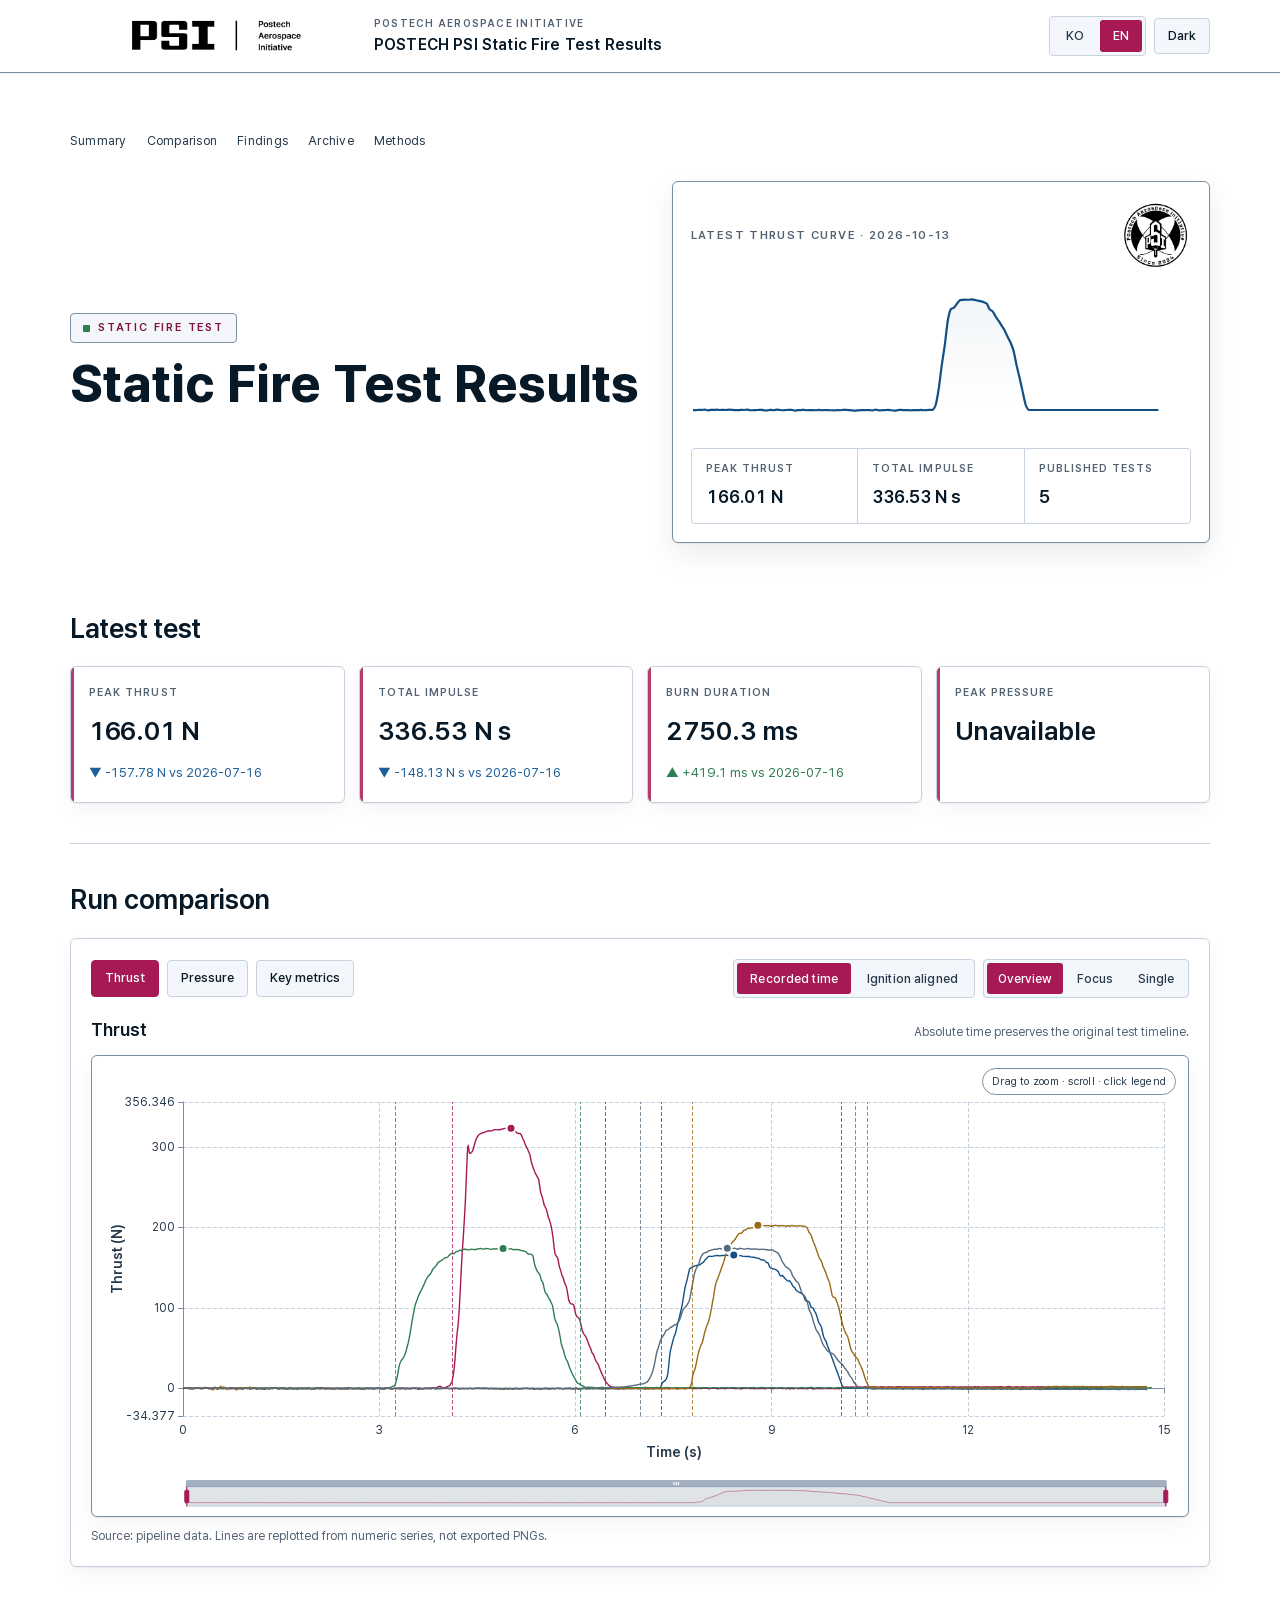
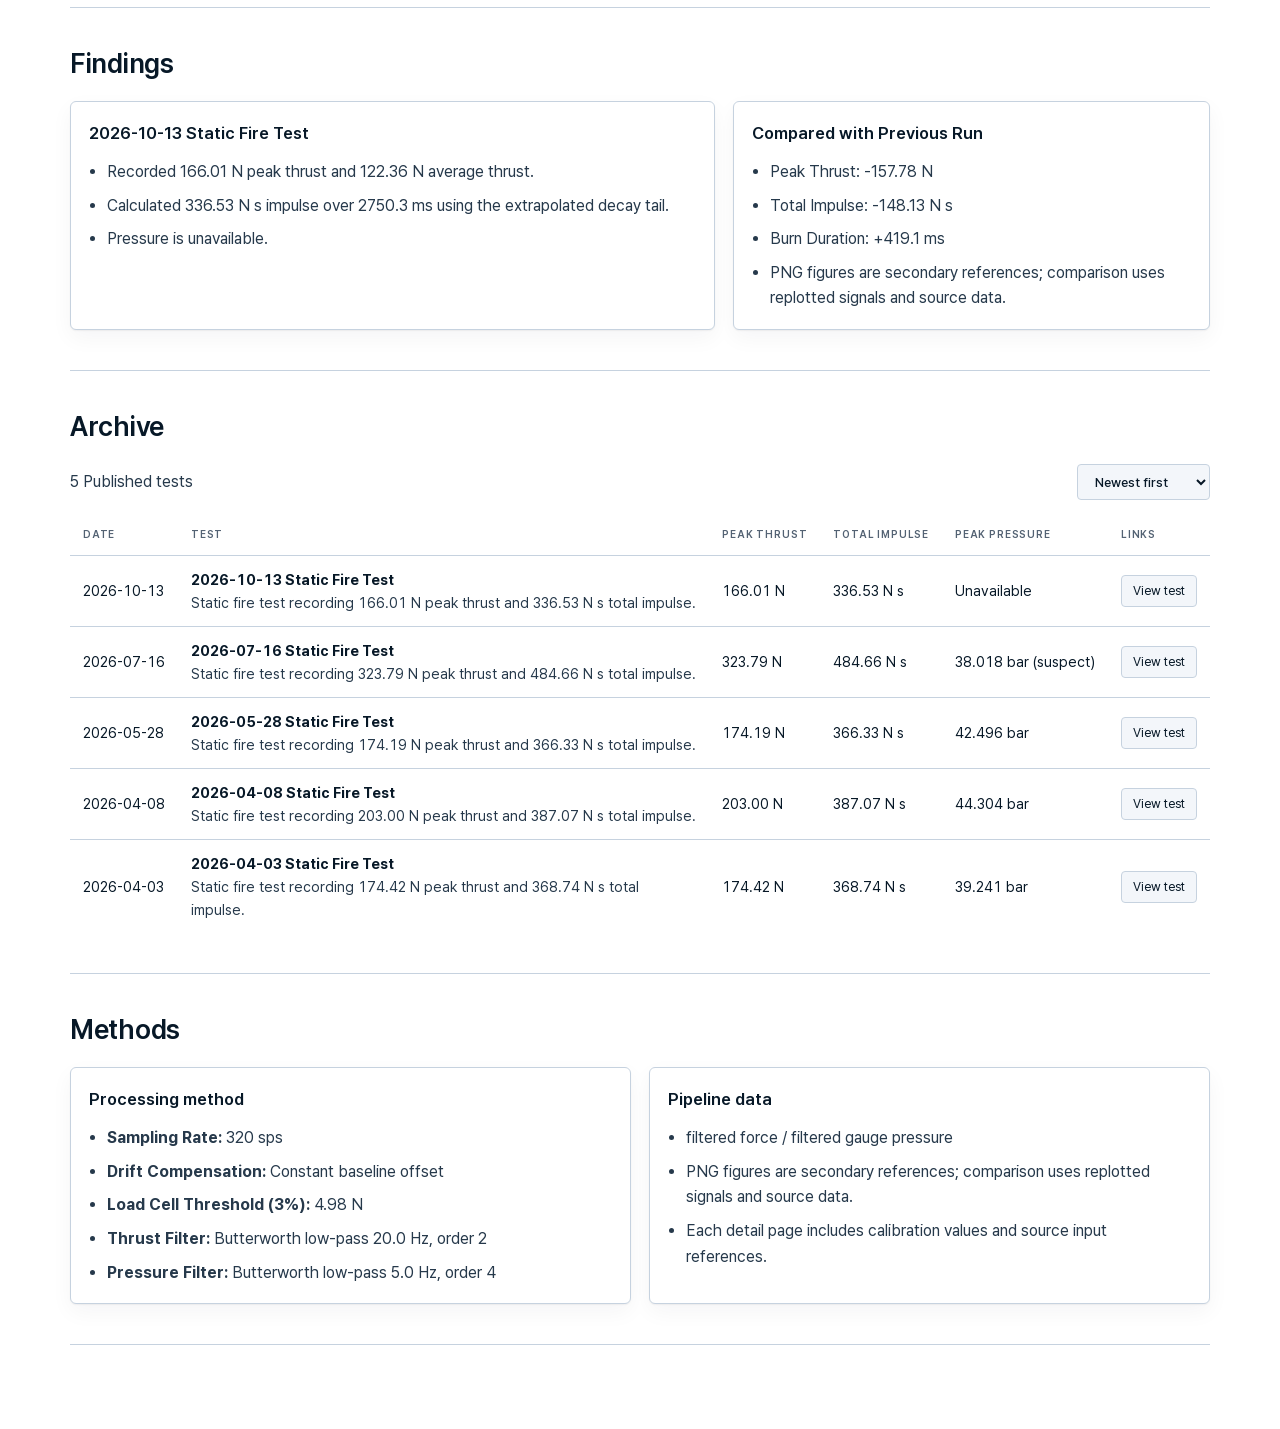
==== commit 6f5d4e58: "Correct October burnout and performance using decay extrapolation" ====
--- a/index.html
+++ b/index.html
@@ -11,7 +11,7 @@
   <link rel="icon" type="image/png" sizes="32x32" href="assets/icons/favicon-32.png">
   <link rel="icon" type="image/png" sizes="192x192" href="assets/icons/icon-192.png">
   <link rel="apple-touch-icon" sizes="180x180" href="assets/icons/apple-touch-icon.png">
-  <link rel="stylesheet" href="assets/site.css?v=2026-10-13-tms-clean">
+  <link rel="stylesheet" href="assets/site.css?v=2026-10-13-burnout-fit">
 </head>
 <body data-theme="light">
   <header class="site-header">
@@ -38,7 +38,7 @@
           </div>
           <div class="hero__summary">
             <div class="hero-stat"><div class="hero-stat__label">Peak thrust</div><div class="hero-stat__value">166.01 N</div></div>
-            <div class="hero-stat"><div class="hero-stat__label">Total impulse</div><div class="hero-stat__value">370.22 N s</div></div>
+            <div class="hero-stat"><div class="hero-stat__label">Total impulse</div><div class="hero-stat__value">336.53 N s</div></div>
             <div class="hero-stat"><div class="hero-stat__label">Published tests</div><div class="hero-stat__value">5</div></div>
           </div>
         </aside>
@@ -55,13 +55,13 @@
         </article>
         <article class="metric-card">
           <div class="metric-card__label">Total impulse</div>
-          <div class="metric-card__value">370.22 N s</div>
-          <div class="metric-card__delta">&#9660; -114.44 N s vs 2026-07-16</div>
+          <div class="metric-card__value">336.53 N s</div>
+          <div class="metric-card__delta">&#9660; -148.13 N s vs 2026-07-16</div>
         </article>
         <article class="metric-card">
           <div class="metric-card__label">Burn duration</div>
-          <div class="metric-card__value">6753.1 ms</div>
-          <div class="metric-card__delta">&#9650; +4421.9 ms vs 2026-07-16</div>
+          <div class="metric-card__value">2750.3 ms</div>
+          <div class="metric-card__delta">&#9650; +419.1 ms vs 2026-07-16</div>
         </article>
         <article class="metric-card">
           <div class="metric-card__label">Peak pressure</div>
@@ -78,9 +78,9 @@
           <tbody>
             <tr>
               <td>2026-10-13</td>
-              <td><strong>2026-10-13 Static Fire Test</strong><div class="muted">Static fire test recording 166.01 N peak thrust and 370.22 N s total impulse.</div></td>
+              <td><strong>2026-10-13 Static Fire Test</strong><div class="muted">Static fire test recording 166.01 N peak thrust and 336.53 N s total impulse.</div></td>
               <td>166.01 N</td>
-              <td>370.22 N s</td>
+              <td>336.53 N s</td>
               <td>Unavailable</td>
               <td><a class="archive-action" href="tests/2026-10-13/index.html">View test</a></td>
             </tr>
@@ -124,8 +124,8 @@
   </main>
 
   <script>window.PSI_PAGE_CONFIG = {"page": "home", "rootPath": "."};</script>
-  <script src="./assets/vendor/echarts.min.js?v=2026-10-13-tms-clean" defer></script>
-  <script src="./assets/charts.js?v=2026-10-13-tms-clean" defer></script>
-  <script src="./assets/site.js?v=2026-10-13-tms-clean" defer></script>
+  <script src="./assets/vendor/echarts.min.js?v=2026-10-13-burnout-fit" defer></script>
+  <script src="./assets/charts.js?v=2026-10-13-burnout-fit" defer></script>
+  <script src="./assets/site.js?v=2026-10-13-burnout-fit" defer></script>
 </body>
 </html>
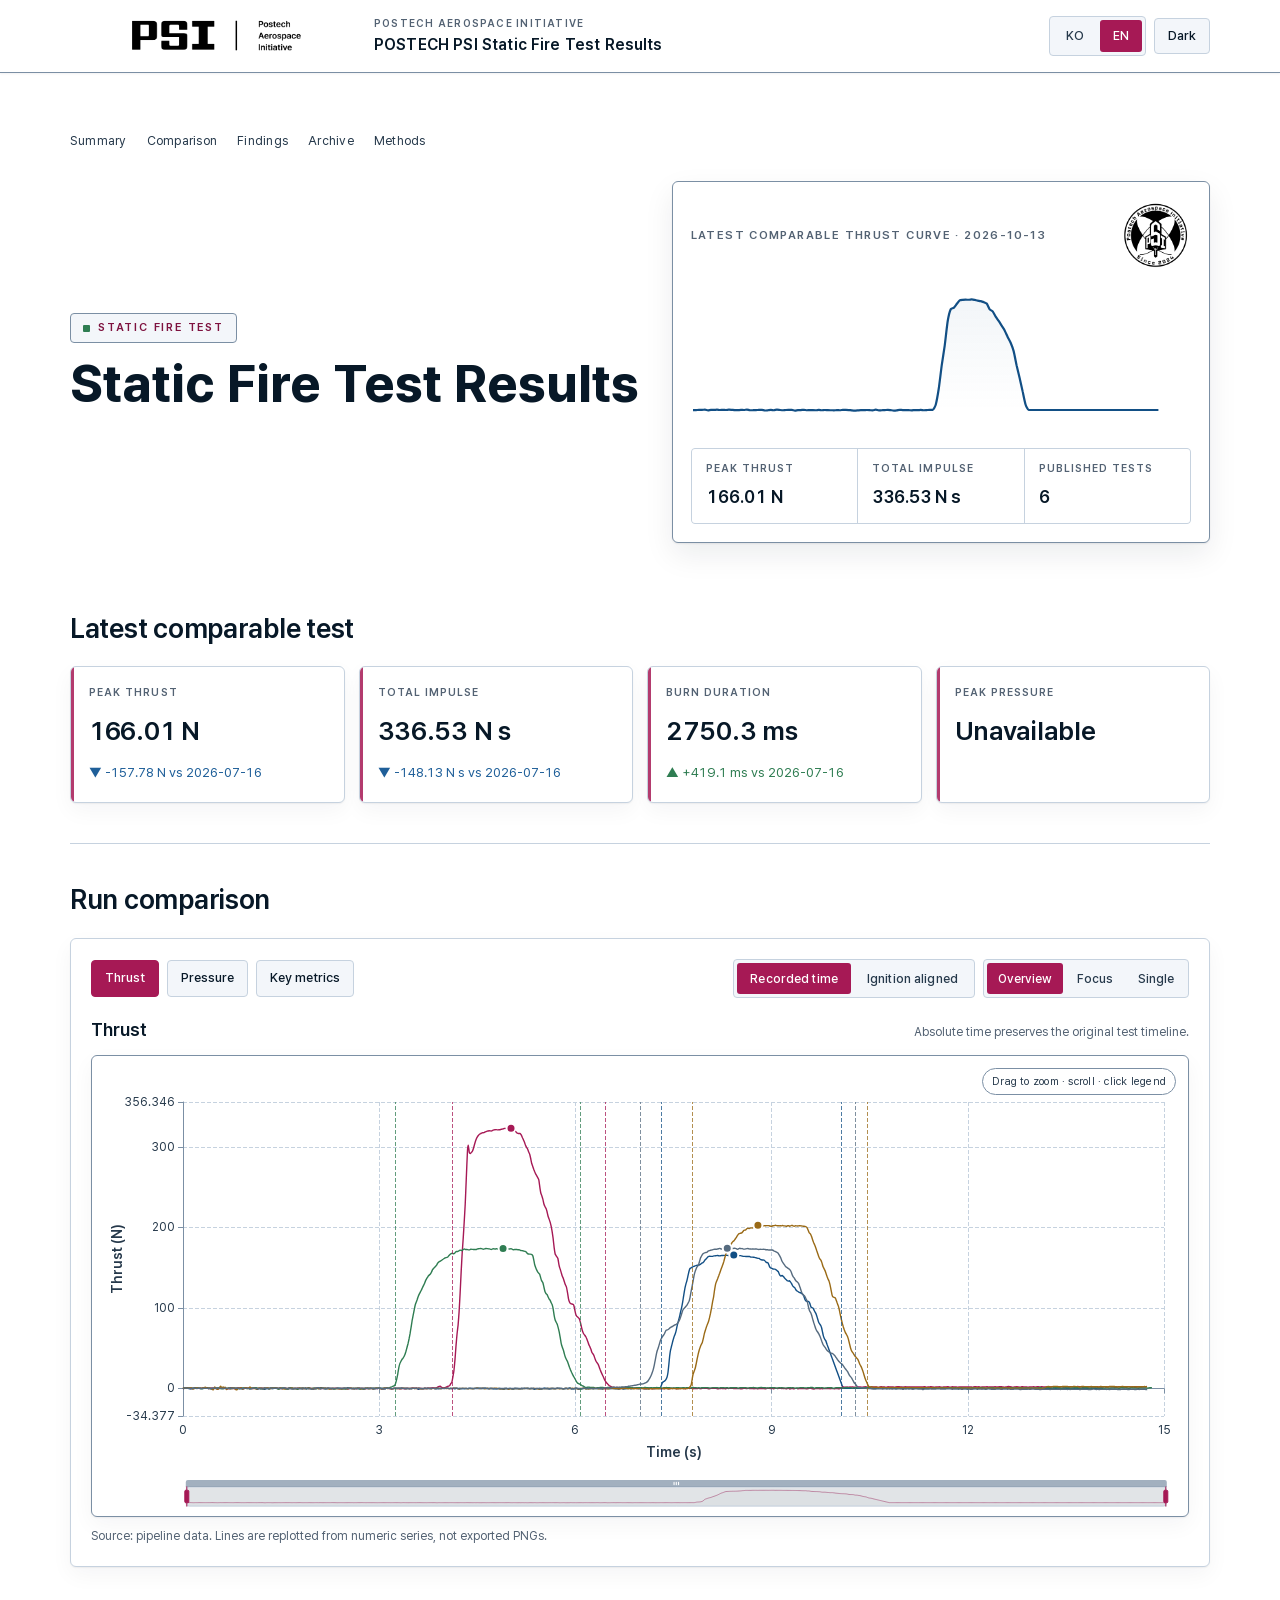
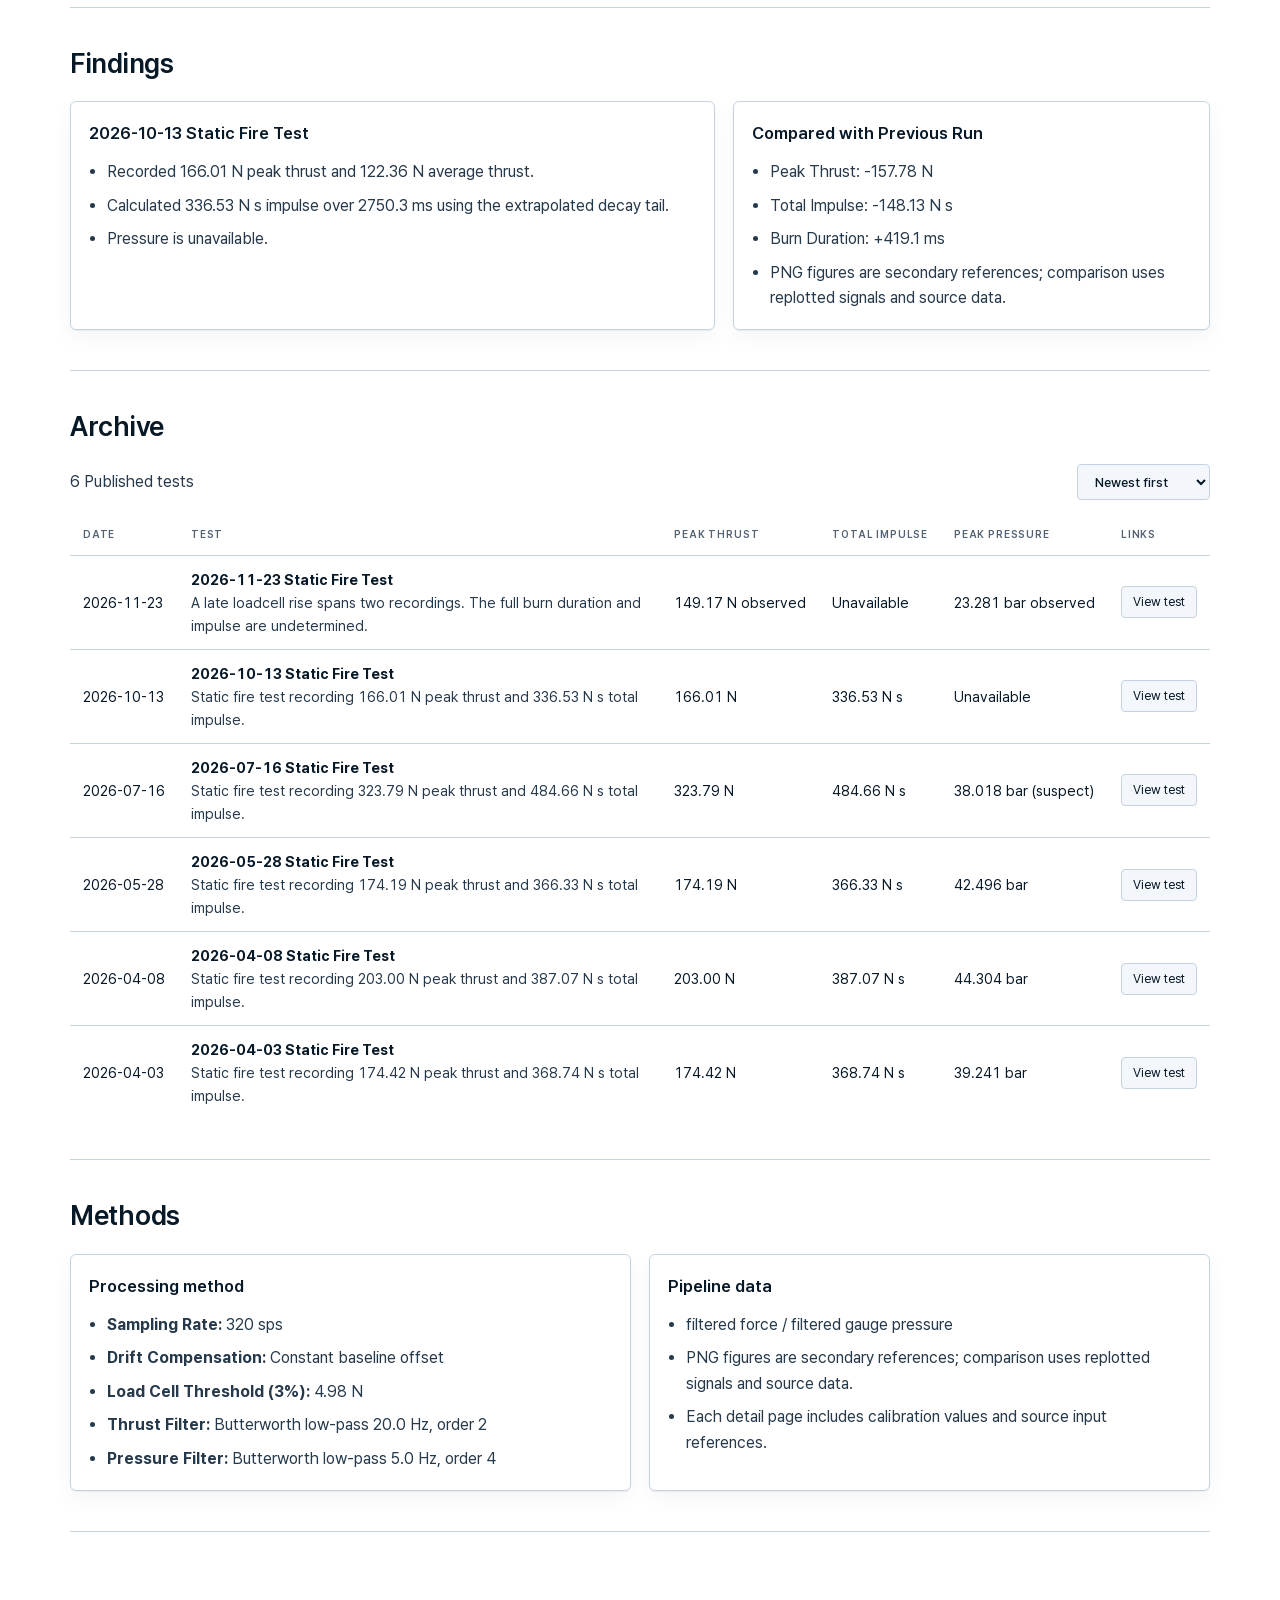
==== commit a62bb3b5: "Publish November 23 TMS recording boundary analysis" ====
--- a/index.html
+++ b/index.html
@@ -33,20 +33,20 @@
         </div>
         <aside class="hero__panel">
           <div class="hero__panel-header">
-            <h2>Latest test &middot; 2026-10-13</h2>
+            <h2>Latest comparable test &middot; 2026-10-13</h2>
             <span class="logo-surface hero__logo-surface"><img class="hero__emblem" src="assets/logos/psi-logo-circle.jpg" alt="Postech Aerospace Initiative circular logo"></span>
           </div>
           <div class="hero__summary">
             <div class="hero-stat"><div class="hero-stat__label">Peak thrust</div><div class="hero-stat__value">166.01 N</div></div>
             <div class="hero-stat"><div class="hero-stat__label">Total impulse</div><div class="hero-stat__value">336.53 N s</div></div>
-            <div class="hero-stat"><div class="hero-stat__label">Published tests</div><div class="hero-stat__value">5</div></div>
+            <div class="hero-stat"><div class="hero-stat__label">Published tests</div><div class="hero-stat__value">6</div></div>
           </div>
         </aside>
       </div>
     </section>
 
     <section class="section">
-      <div class="section-heading"><h2>Latest test</h2></div>
+      <div class="section-heading"><h2>Latest comparable test</h2></div>
       <div class="overview-grid">
         <article class="metric-card">
           <div class="metric-card__label">Peak thrust</div>
@@ -76,6 +76,14 @@
         <table>
           <thead><tr><th>Date</th><th>Test</th><th>Peak thrust</th><th>Total impulse</th><th>Peak pressure</th><th>Link</th></tr></thead>
           <tbody>
+            <tr>
+              <td>2026-11-23</td>
+              <td><strong>2026-11-23 Static Fire Test</strong><div class="muted">A late loadcell rise spans two recordings. The full burn duration and impulse are undetermined.</div></td>
+              <td>149.17 N observed</td>
+              <td>Unavailable</td>
+              <td>23.281 bar observed</td>
+              <td><a class="archive-action" href="tests/2026-11-23/index.html">View test</a></td>
+            </tr>
             <tr>
               <td>2026-10-13</td>
               <td><strong>2026-10-13 Static Fire Test</strong><div class="muted">Static fire test recording 166.01 N peak thrust and 336.53 N s total impulse.</div></td>
@@ -126,6 +134,6 @@
   <script>window.PSI_PAGE_CONFIG = {"page": "home", "rootPath": "."};</script>
   <script src="./assets/vendor/echarts.min.js?v=2026-10-13-burnout-fit" defer></script>
   <script src="./assets/charts.js?v=2026-10-13-burnout-fit" defer></script>
-  <script src="./assets/site.js?v=2026-10-13-burnout-fit" defer></script>
+  <script src="./assets/site.js?v=2026-11-23-recording-boundary" defer></script>
 </body>
 </html>
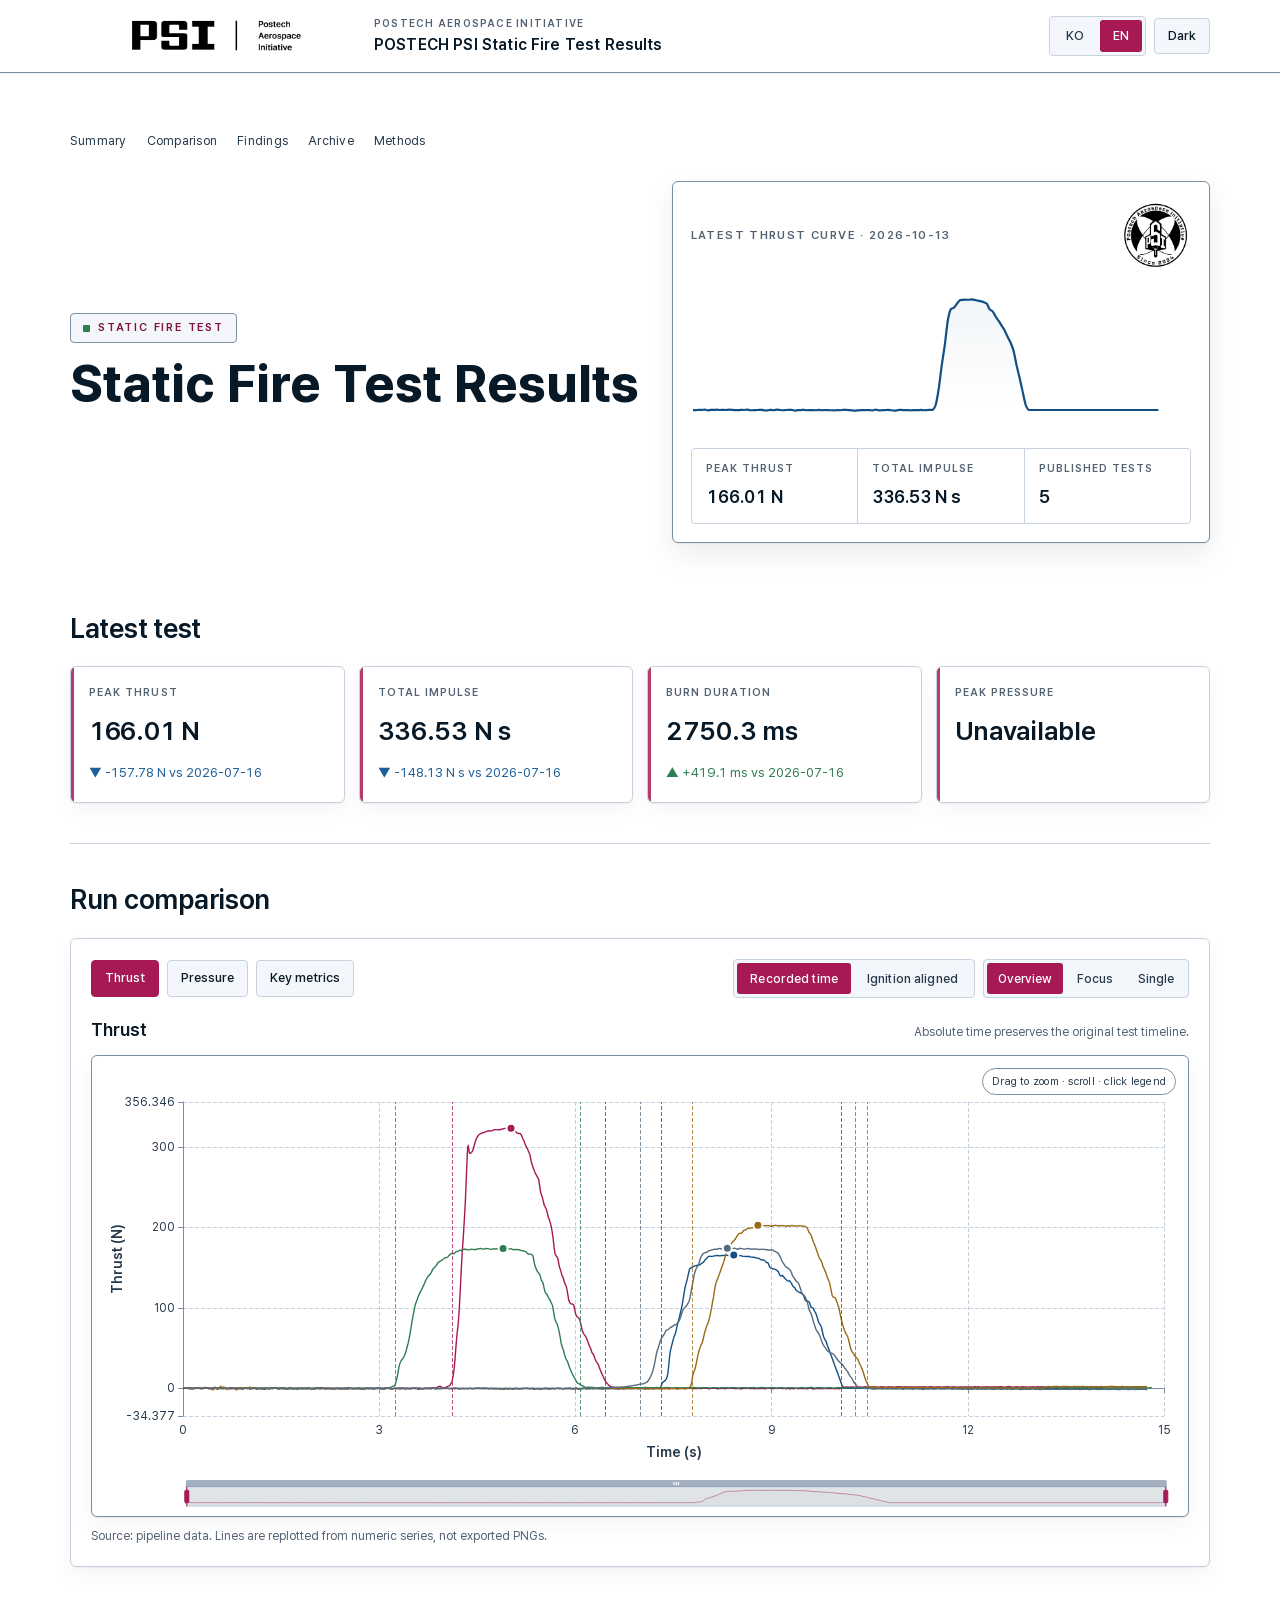
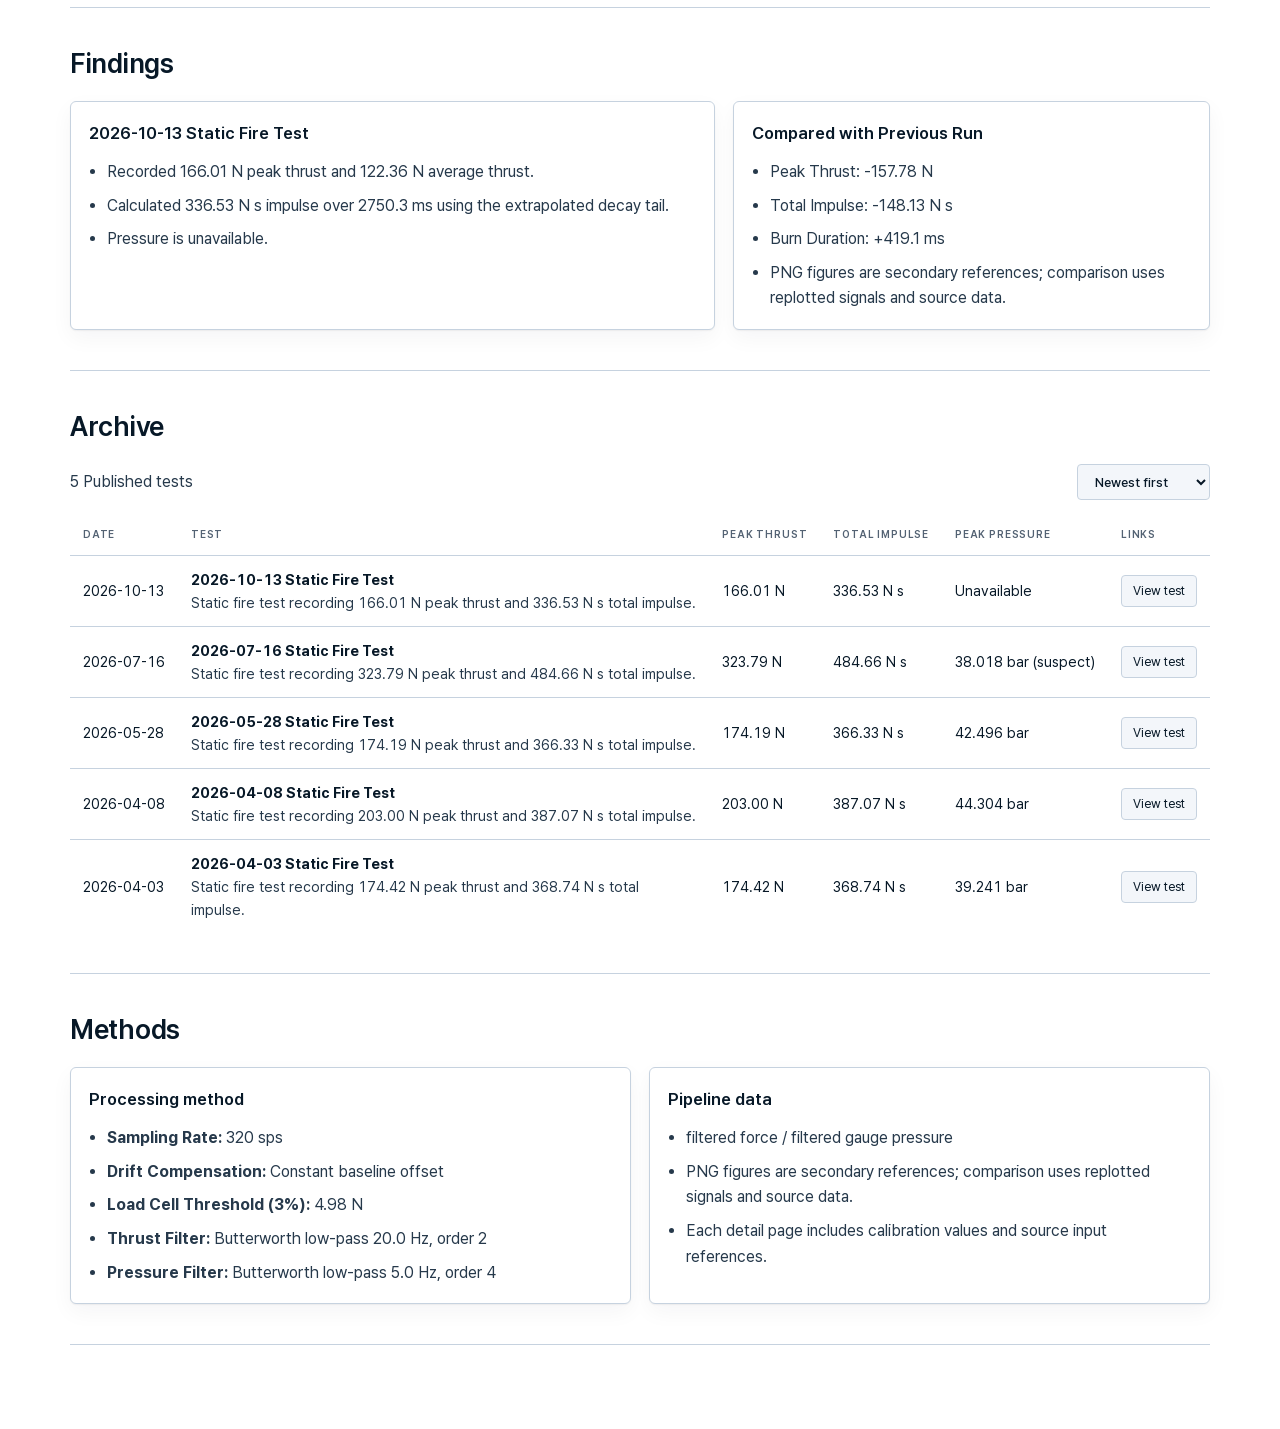
==== commit 9e7549b9: "Revert "Publish November 23 TMS recording boundary analysis" This reverts commit a62bb3b57b2f0243e1e" ====
--- a/index.html
+++ b/index.html
@@ -33,20 +33,20 @@
         </div>
         <aside class="hero__panel">
           <div class="hero__panel-header">
-            <h2>Latest comparable test &middot; 2026-10-13</h2>
+            <h2>Latest test &middot; 2026-10-13</h2>
             <span class="logo-surface hero__logo-surface"><img class="hero__emblem" src="assets/logos/psi-logo-circle.jpg" alt="Postech Aerospace Initiative circular logo"></span>
           </div>
           <div class="hero__summary">
             <div class="hero-stat"><div class="hero-stat__label">Peak thrust</div><div class="hero-stat__value">166.01 N</div></div>
             <div class="hero-stat"><div class="hero-stat__label">Total impulse</div><div class="hero-stat__value">336.53 N s</div></div>
-            <div class="hero-stat"><div class="hero-stat__label">Published tests</div><div class="hero-stat__value">6</div></div>
+            <div class="hero-stat"><div class="hero-stat__label">Published tests</div><div class="hero-stat__value">5</div></div>
           </div>
         </aside>
       </div>
     </section>
 
     <section class="section">
-      <div class="section-heading"><h2>Latest comparable test</h2></div>
+      <div class="section-heading"><h2>Latest test</h2></div>
       <div class="overview-grid">
         <article class="metric-card">
           <div class="metric-card__label">Peak thrust</div>
@@ -76,14 +76,6 @@
         <table>
           <thead><tr><th>Date</th><th>Test</th><th>Peak thrust</th><th>Total impulse</th><th>Peak pressure</th><th>Link</th></tr></thead>
           <tbody>
-            <tr>
-              <td>2026-11-23</td>
-              <td><strong>2026-11-23 Static Fire Test</strong><div class="muted">A late loadcell rise spans two recordings. The full burn duration and impulse are undetermined.</div></td>
-              <td>149.17 N observed</td>
-              <td>Unavailable</td>
-              <td>23.281 bar observed</td>
-              <td><a class="archive-action" href="tests/2026-11-23/index.html">View test</a></td>
-            </tr>
             <tr>
               <td>2026-10-13</td>
               <td><strong>2026-10-13 Static Fire Test</strong><div class="muted">Static fire test recording 166.01 N peak thrust and 336.53 N s total impulse.</div></td>
@@ -134,6 +126,6 @@
   <script>window.PSI_PAGE_CONFIG = {"page": "home", "rootPath": "."};</script>
   <script src="./assets/vendor/echarts.min.js?v=2026-10-13-burnout-fit" defer></script>
   <script src="./assets/charts.js?v=2026-10-13-burnout-fit" defer></script>
-  <script src="./assets/site.js?v=2026-11-23-recording-boundary" defer></script>
+  <script src="./assets/site.js?v=2026-10-13-burnout-fit" defer></script>
 </body>
 </html>
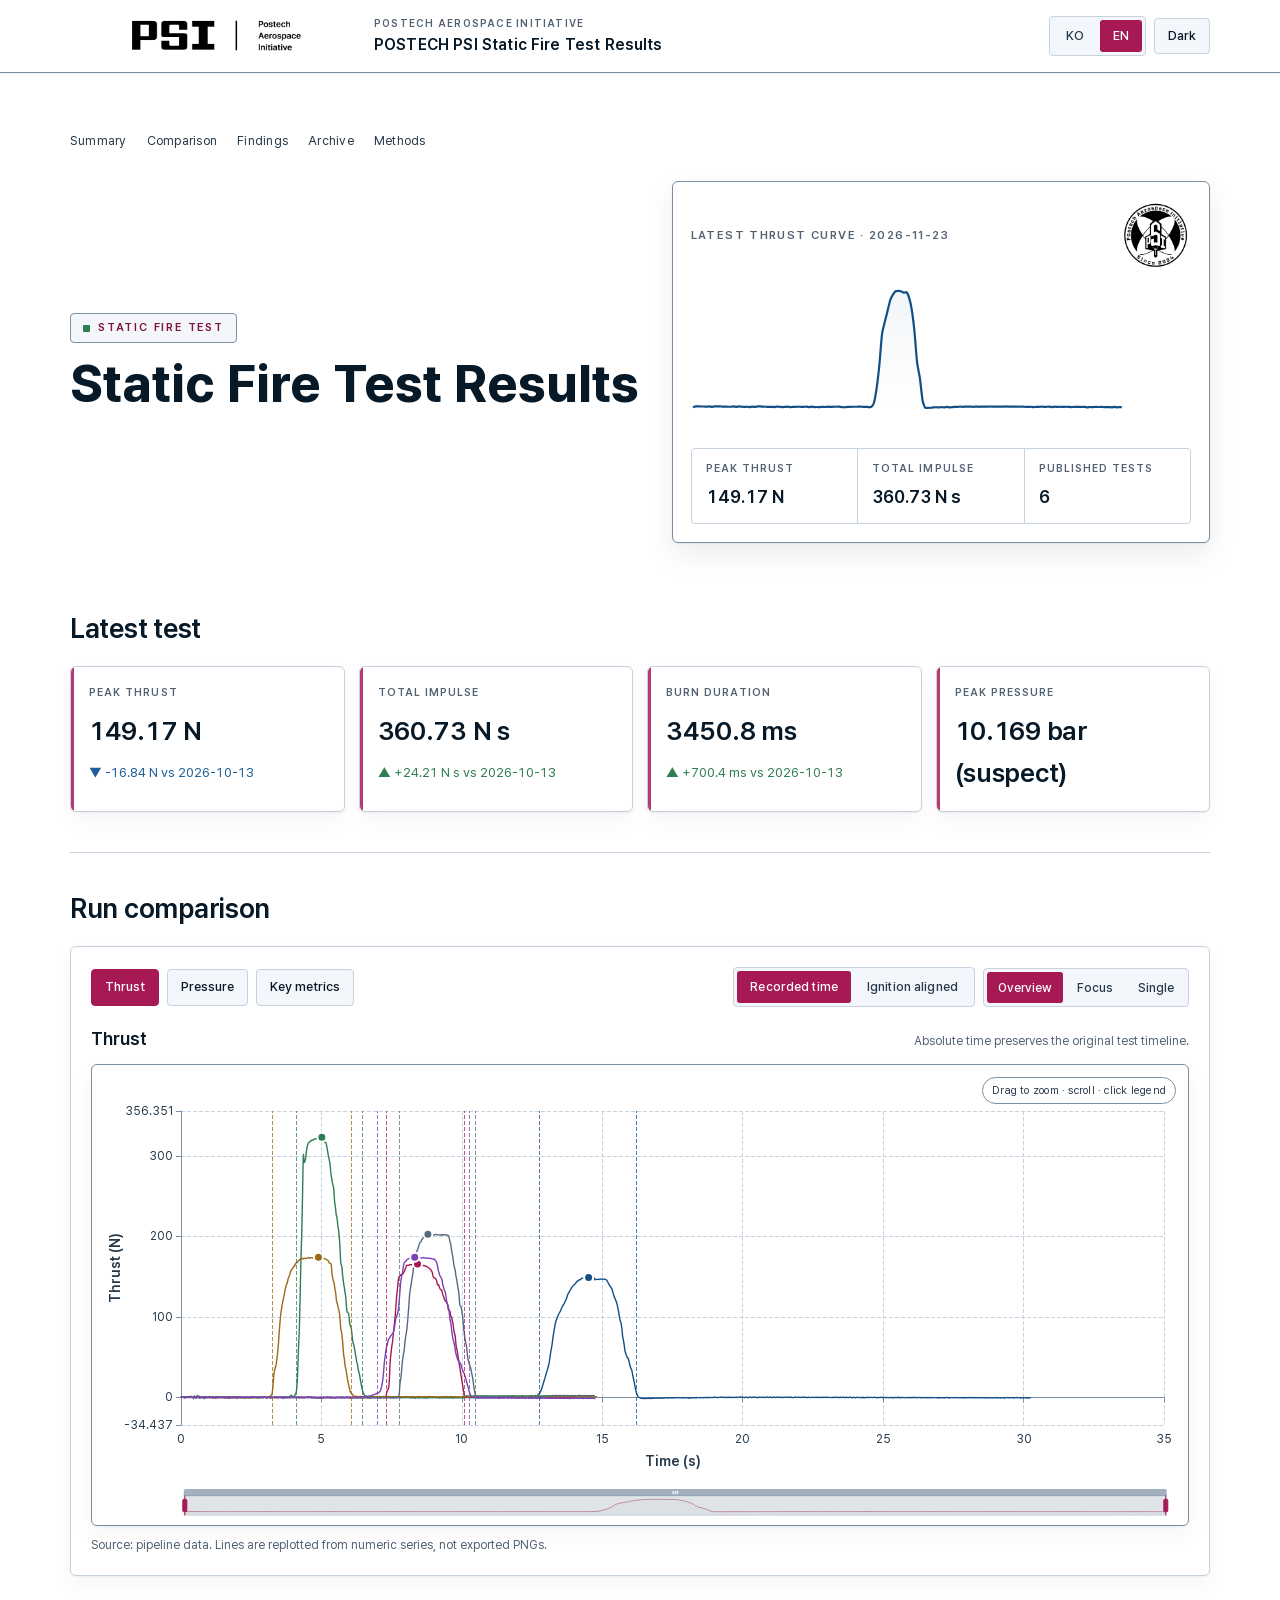
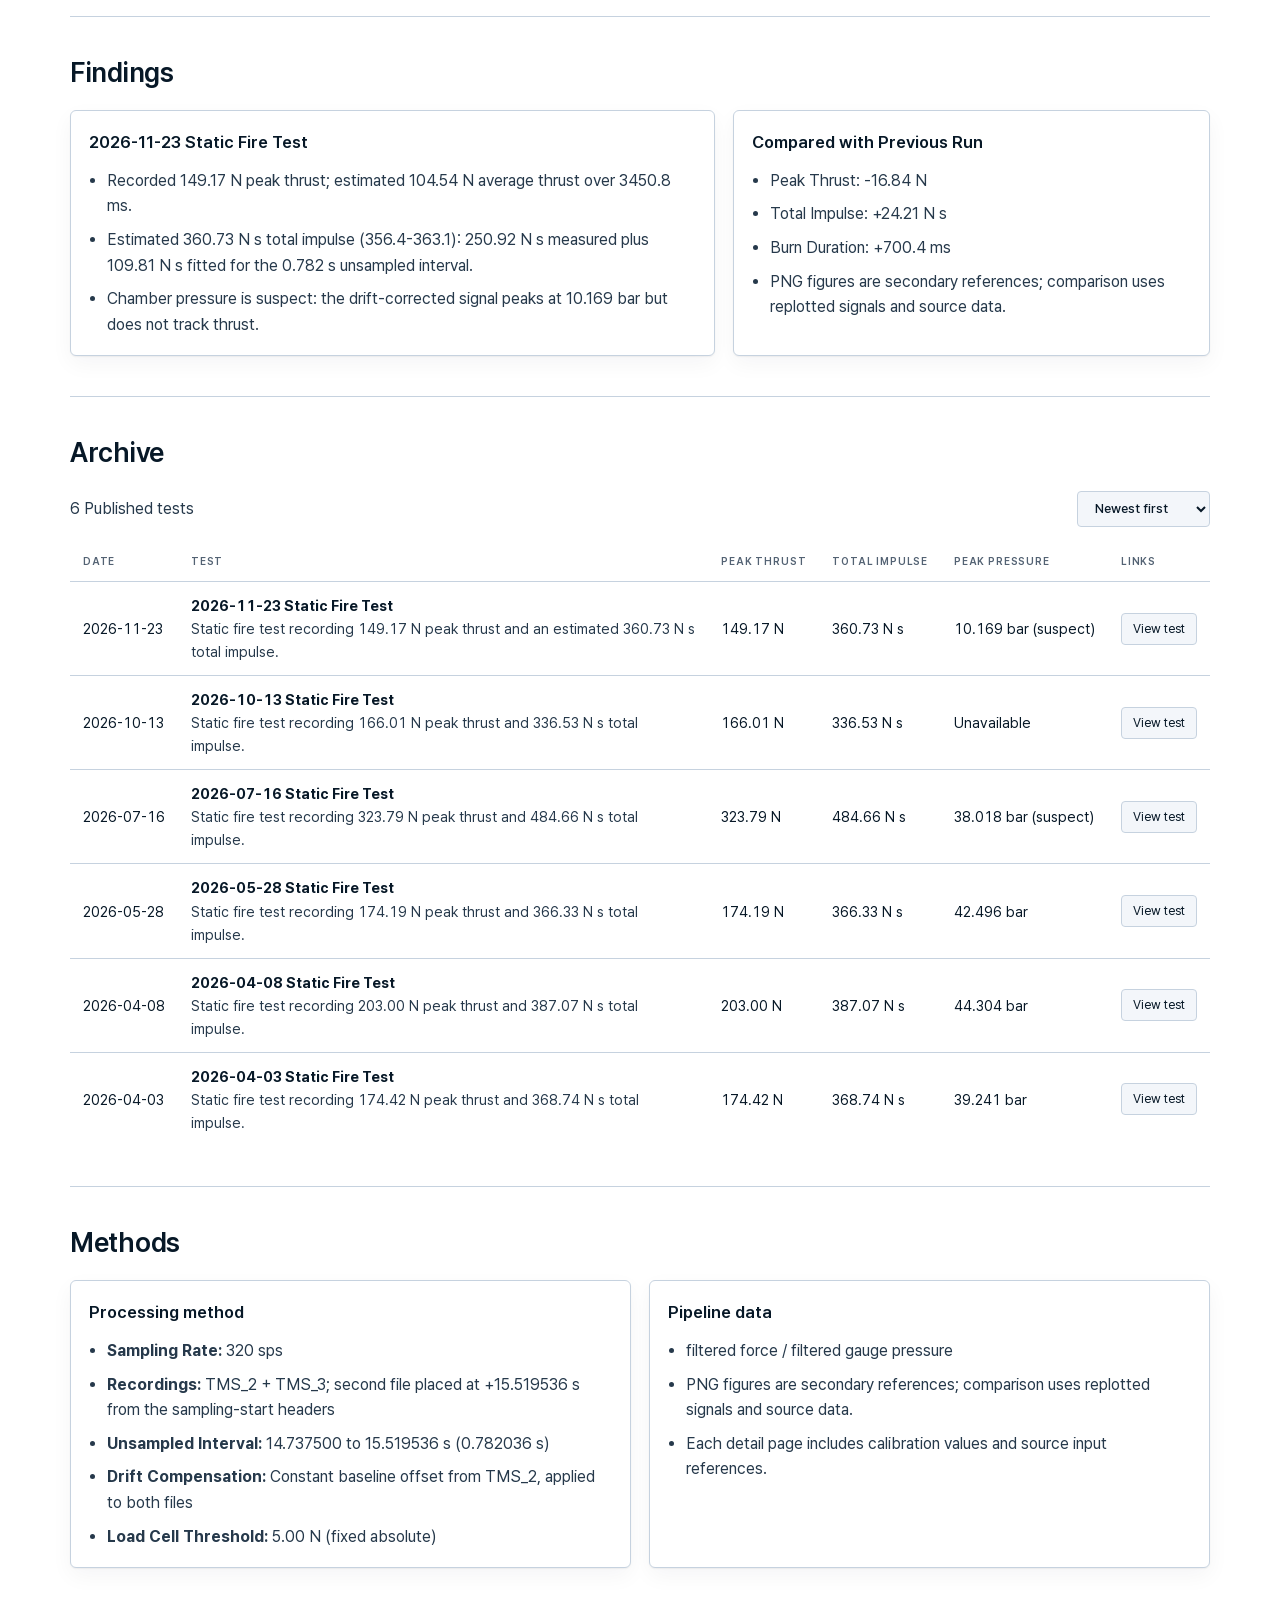
==== commit 739195d2: "Publish November 23 firing split across TMS_2 and TMS_3 The burn crossed the logger's 15 s file boun" ====
--- a/index.html
+++ b/index.html
@@ -11,7 +11,7 @@
   <link rel="icon" type="image/png" sizes="32x32" href="assets/icons/favicon-32.png">
   <link rel="icon" type="image/png" sizes="192x192" href="assets/icons/icon-192.png">
   <link rel="apple-touch-icon" sizes="180x180" href="assets/icons/apple-touch-icon.png">
-  <link rel="stylesheet" href="assets/site.css?v=2026-10-13-burnout-fit">
+  <link rel="stylesheet" href="assets/site.css?v=2026-11-23-gap-fit">
 </head>
 <body data-theme="light">
   <header class="site-header">
@@ -33,13 +33,13 @@
         </div>
         <aside class="hero__panel">
           <div class="hero__panel-header">
-            <h2>Latest test &middot; 2026-10-13</h2>
+            <h2>Latest test &middot; 2026-11-23</h2>
             <span class="logo-surface hero__logo-surface"><img class="hero__emblem" src="assets/logos/psi-logo-circle.jpg" alt="Postech Aerospace Initiative circular logo"></span>
           </div>
           <div class="hero__summary">
-            <div class="hero-stat"><div class="hero-stat__label">Peak thrust</div><div class="hero-stat__value">166.01 N</div></div>
-            <div class="hero-stat"><div class="hero-stat__label">Total impulse</div><div class="hero-stat__value">336.53 N s</div></div>
-            <div class="hero-stat"><div class="hero-stat__label">Published tests</div><div class="hero-stat__value">5</div></div>
+            <div class="hero-stat"><div class="hero-stat__label">Peak thrust</div><div class="hero-stat__value">149.17 N</div></div>
+            <div class="hero-stat"><div class="hero-stat__label">Total impulse</div><div class="hero-stat__value">360.73 N s</div></div>
+            <div class="hero-stat"><div class="hero-stat__label">Published tests</div><div class="hero-stat__value">6</div></div>
           </div>
         </aside>
       </div>
@@ -50,22 +50,22 @@
       <div class="overview-grid">
         <article class="metric-card">
           <div class="metric-card__label">Peak thrust</div>
-          <div class="metric-card__value">166.01 N</div>
-          <div class="metric-card__delta">&#9660; -157.78 N vs 2026-07-16</div>
+          <div class="metric-card__value">149.17 N</div>
+          <div class="metric-card__delta">&#9660; -16.84 N vs 2026-10-13</div>
         </article>
         <article class="metric-card">
           <div class="metric-card__label">Total impulse</div>
-          <div class="metric-card__value">336.53 N s</div>
-          <div class="metric-card__delta">&#9660; -148.13 N s vs 2026-07-16</div>
+          <div class="metric-card__value">360.73 N s</div>
+          <div class="metric-card__delta">&#9650; +24.21 N s vs 2026-10-13</div>
         </article>
         <article class="metric-card">
           <div class="metric-card__label">Burn duration</div>
-          <div class="metric-card__value">2750.3 ms</div>
-          <div class="metric-card__delta">&#9650; +419.1 ms vs 2026-07-16</div>
+          <div class="metric-card__value">3450.8 ms</div>
+          <div class="metric-card__delta">&#9650; +700.4 ms vs 2026-10-13</div>
         </article>
         <article class="metric-card">
           <div class="metric-card__label">Peak pressure</div>
-          <div class="metric-card__value">Unavailable</div>
+          <div class="metric-card__value">10.169 bar (suspect)</div>
         </article>
       </div>
     </section>
@@ -76,6 +76,14 @@
         <table>
           <thead><tr><th>Date</th><th>Test</th><th>Peak thrust</th><th>Total impulse</th><th>Peak pressure</th><th>Link</th></tr></thead>
           <tbody>
+            <tr>
+              <td>2026-11-23</td>
+              <td><strong>2026-11-23 Static Fire Test</strong><div class="muted">Static fire test recording 149.17 N peak thrust and an estimated 360.73 N s total impulse.</div></td>
+              <td>149.17 N</td>
+              <td>360.73 N s</td>
+              <td>10.169 bar (suspect)</td>
+              <td><a class="archive-action" href="tests/2026-11-23/index.html">View test</a></td>
+            </tr>
             <tr>
               <td>2026-10-13</td>
               <td><strong>2026-10-13 Static Fire Test</strong><div class="muted">Static fire test recording 166.01 N peak thrust and 336.53 N s total impulse.</div></td>
@@ -124,8 +132,8 @@
   </main>
 
   <script>window.PSI_PAGE_CONFIG = {"page": "home", "rootPath": "."};</script>
-  <script src="./assets/vendor/echarts.min.js?v=2026-10-13-burnout-fit" defer></script>
-  <script src="./assets/charts.js?v=2026-10-13-burnout-fit" defer></script>
-  <script src="./assets/site.js?v=2026-10-13-burnout-fit" defer></script>
+  <script src="./assets/vendor/echarts.min.js?v=2026-11-23-gap-fit" defer></script>
+  <script src="./assets/charts.js?v=2026-11-23-gap-fit" defer></script>
+  <script src="./assets/site.js?v=2026-11-23-gap-fit" defer></script>
 </body>
 </html>
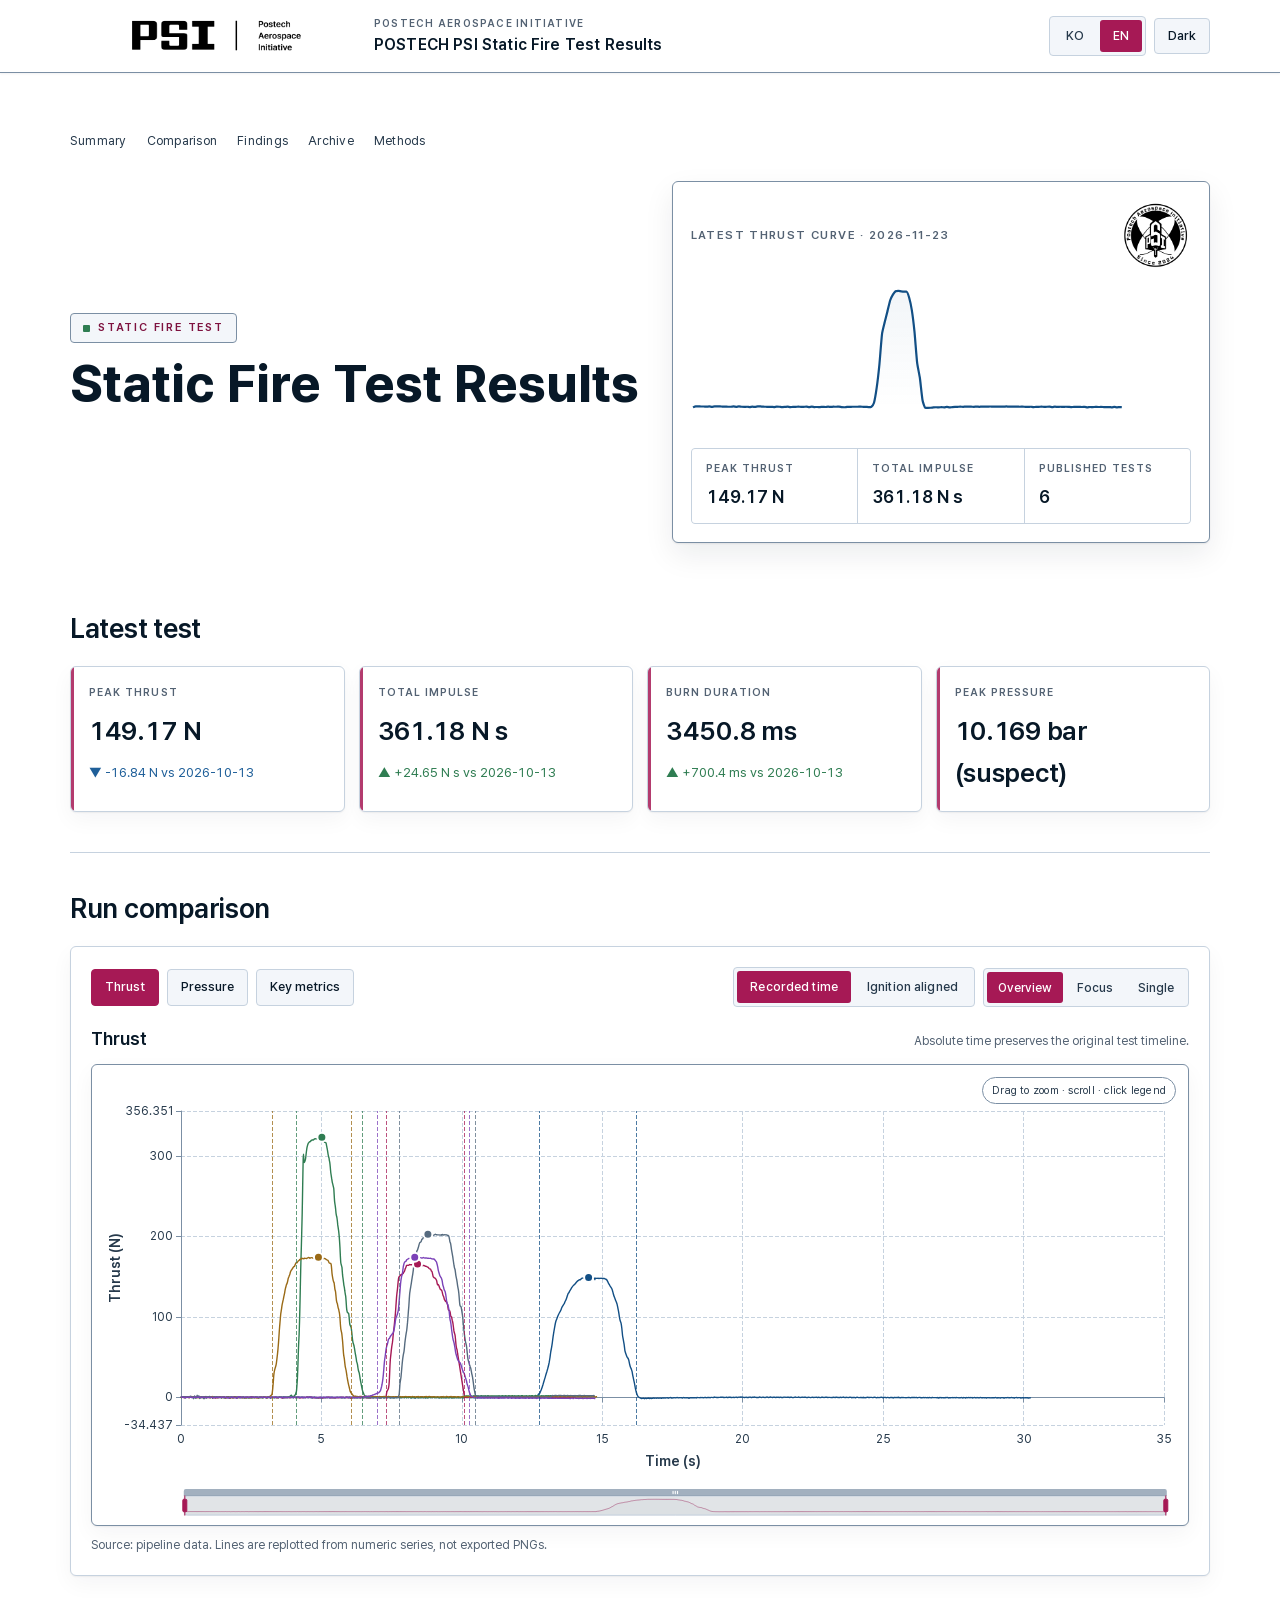
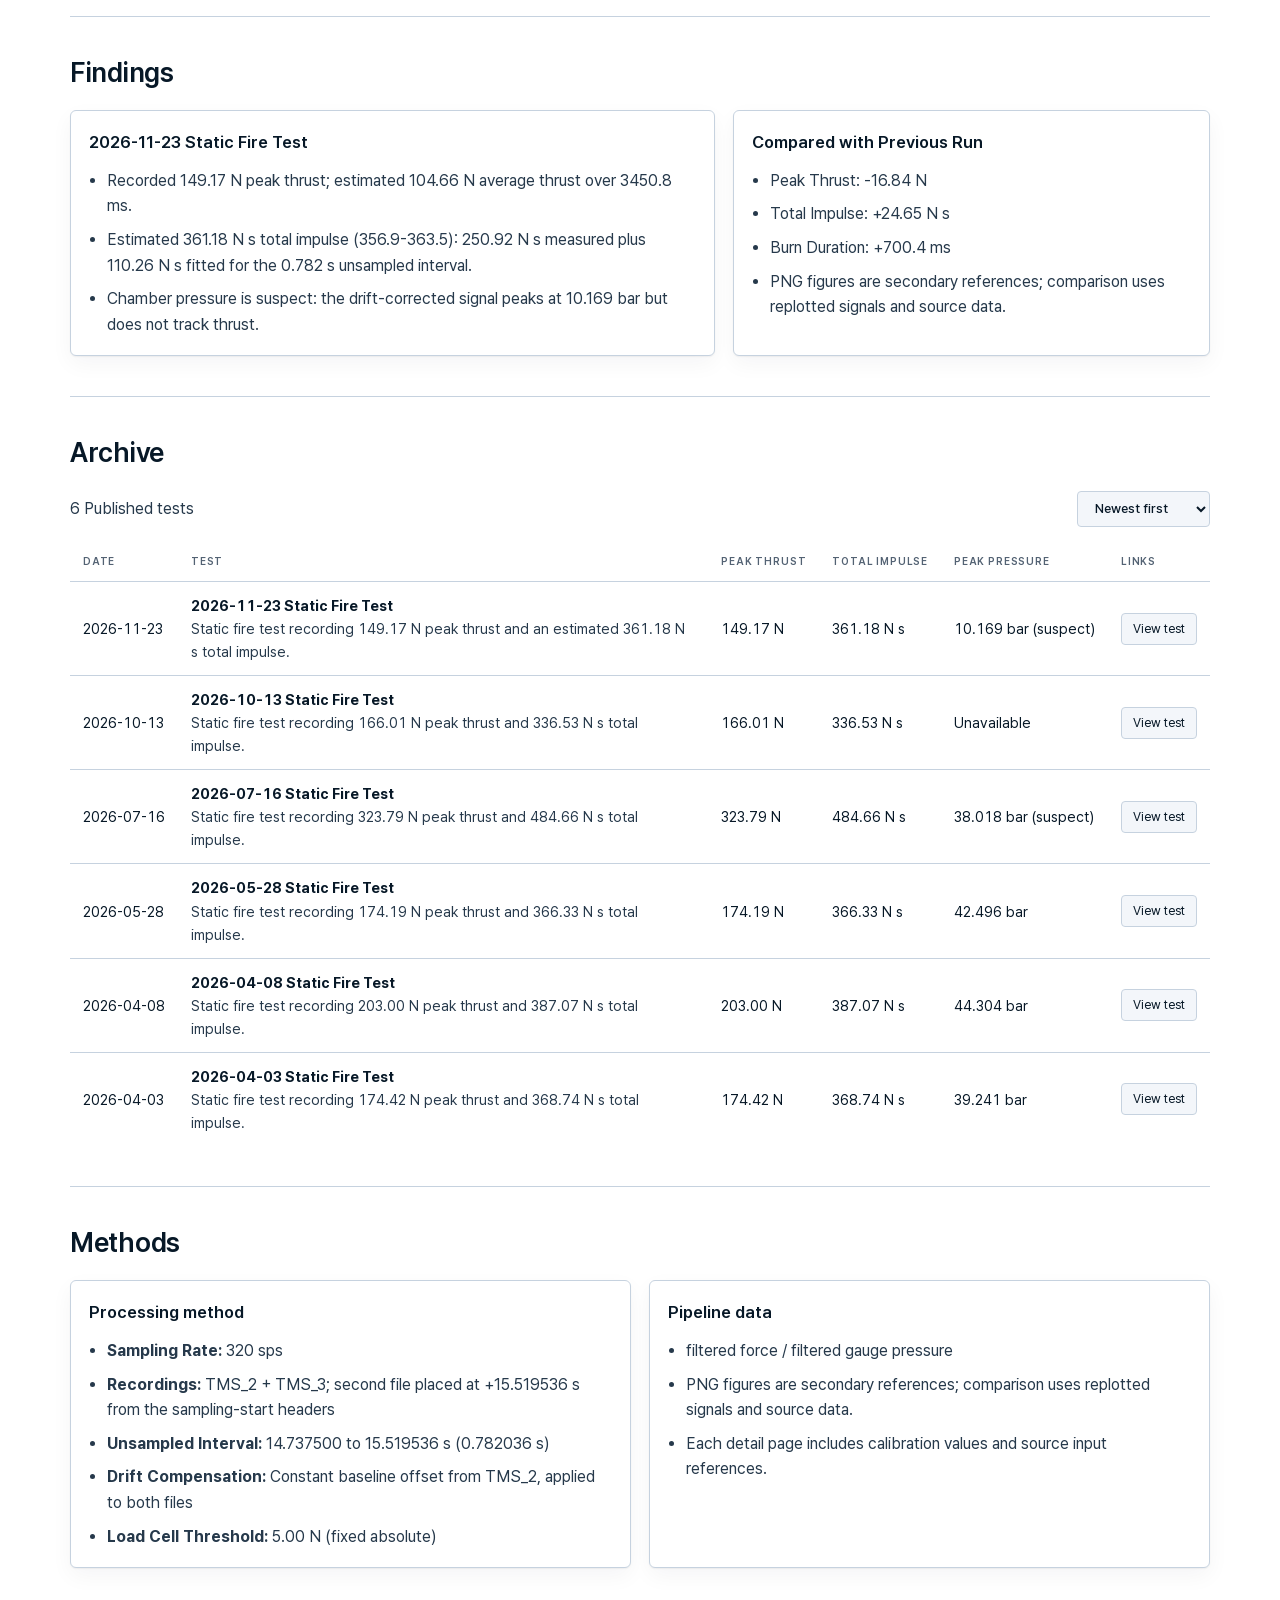
==== commit 6686ca34: "Refit November 23 gap from robust edge levels The fitted interval now continues the thrust plateau i" ====
--- a/index.html
+++ b/index.html
@@ -38,7 +38,7 @@
           </div>
           <div class="hero__summary">
             <div class="hero-stat"><div class="hero-stat__label">Peak thrust</div><div class="hero-stat__value">149.17 N</div></div>
-            <div class="hero-stat"><div class="hero-stat__label">Total impulse</div><div class="hero-stat__value">360.73 N s</div></div>
+            <div class="hero-stat"><div class="hero-stat__label">Total impulse</div><div class="hero-stat__value">361.18 N s</div></div>
             <div class="hero-stat"><div class="hero-stat__label">Published tests</div><div class="hero-stat__value">6</div></div>
           </div>
         </aside>
@@ -55,8 +55,8 @@
         </article>
         <article class="metric-card">
           <div class="metric-card__label">Total impulse</div>
-          <div class="metric-card__value">360.73 N s</div>
-          <div class="metric-card__delta">&#9650; +24.21 N s vs 2026-10-13</div>
+          <div class="metric-card__value">361.18 N s</div>
+          <div class="metric-card__delta">&#9650; +24.65 N s vs 2026-10-13</div>
         </article>
         <article class="metric-card">
           <div class="metric-card__label">Burn duration</div>
@@ -78,9 +78,9 @@
           <tbody>
             <tr>
               <td>2026-11-23</td>
-              <td><strong>2026-11-23 Static Fire Test</strong><div class="muted">Static fire test recording 149.17 N peak thrust and an estimated 360.73 N s total impulse.</div></td>
+              <td><strong>2026-11-23 Static Fire Test</strong><div class="muted">Static fire test recording 149.17 N peak thrust and an estimated 361.18 N s total impulse.</div></td>
               <td>149.17 N</td>
-              <td>360.73 N s</td>
+              <td>361.18 N s</td>
               <td>10.169 bar (suspect)</td>
               <td><a class="archive-action" href="tests/2026-11-23/index.html">View test</a></td>
             </tr>
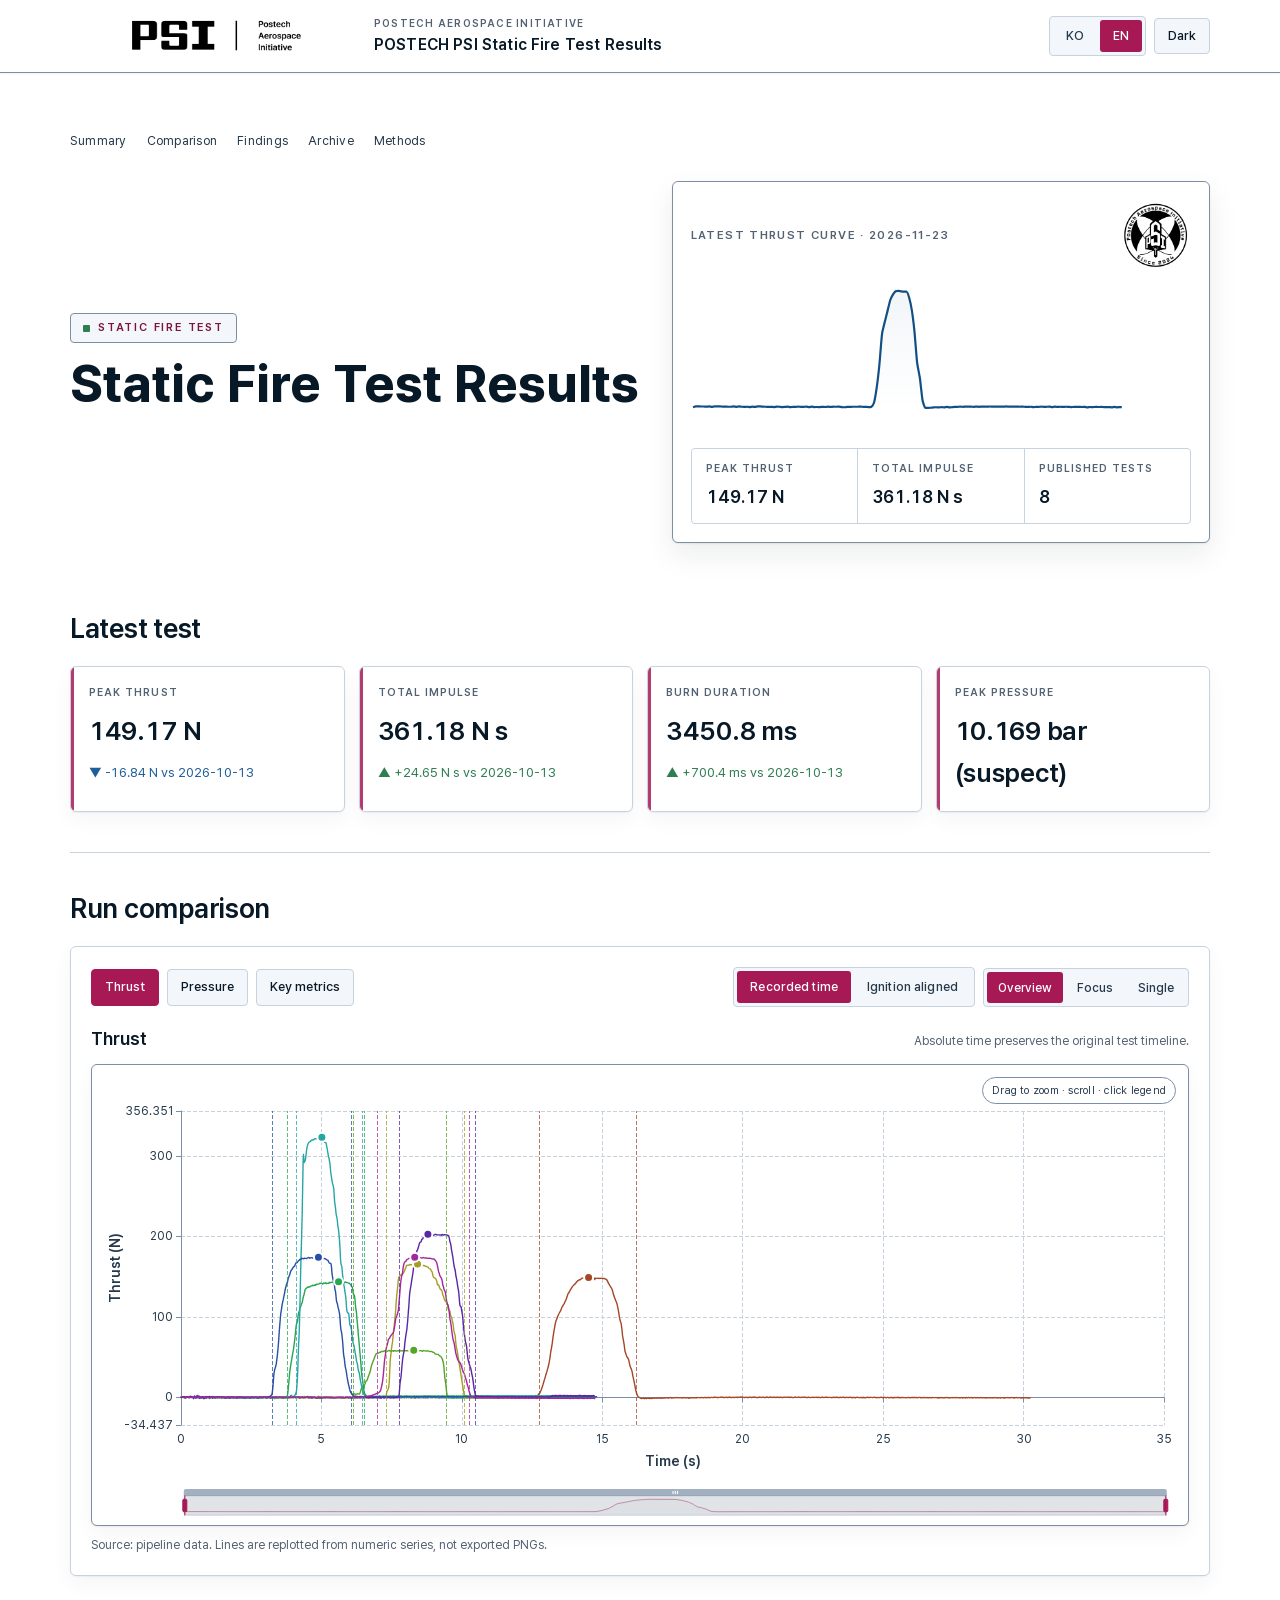
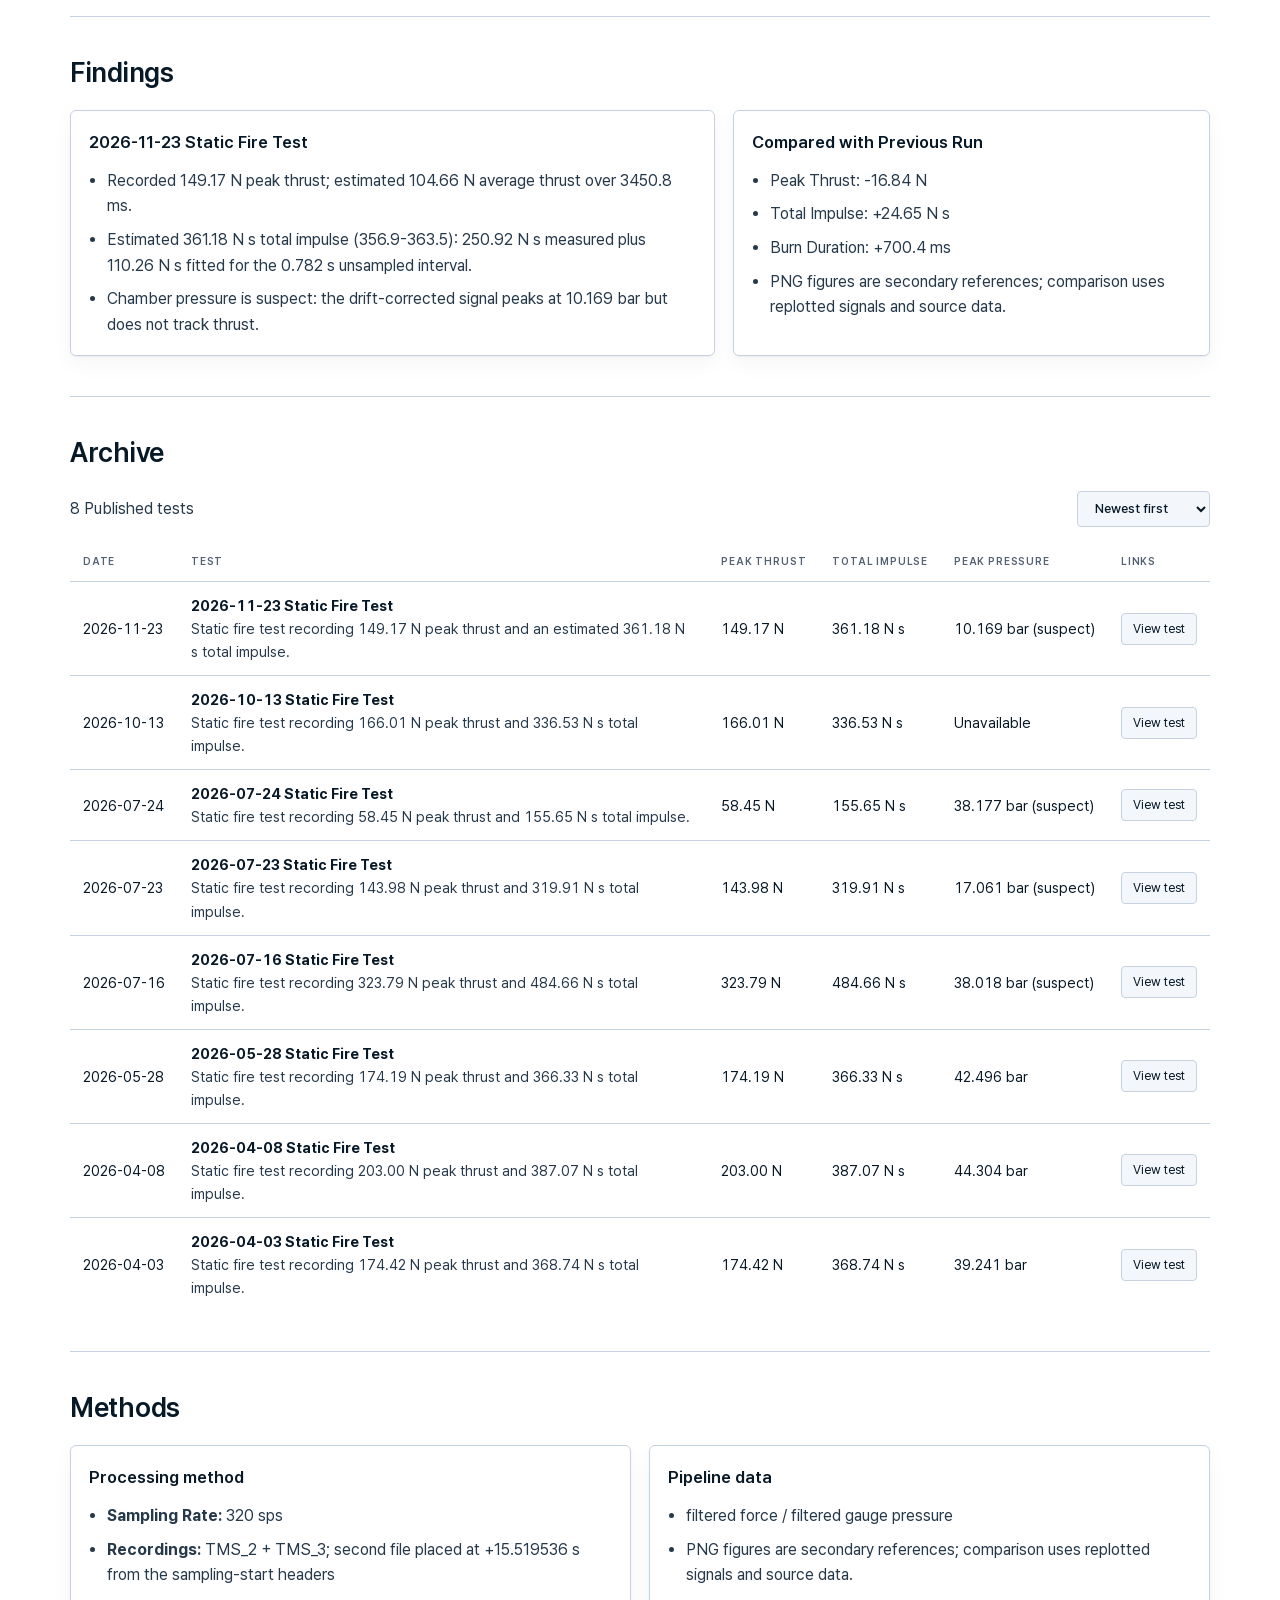
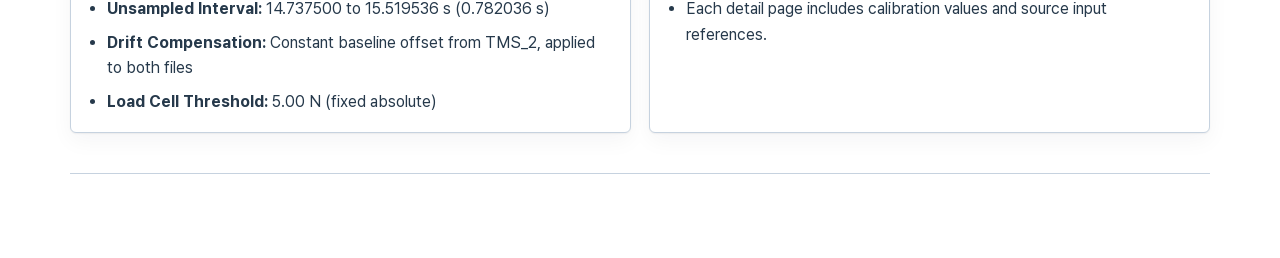
==== commit 17f258ea: "Publish July 23 and 24 tests and align methods text Both days are processed with the current pipelin" ====
--- a/index.html
+++ b/index.html
@@ -39,7 +39,7 @@
           <div class="hero__summary">
             <div class="hero-stat"><div class="hero-stat__label">Peak thrust</div><div class="hero-stat__value">149.17 N</div></div>
             <div class="hero-stat"><div class="hero-stat__label">Total impulse</div><div class="hero-stat__value">361.18 N s</div></div>
-            <div class="hero-stat"><div class="hero-stat__label">Published tests</div><div class="hero-stat__value">6</div></div>
+            <div class="hero-stat"><div class="hero-stat__label">Published tests</div><div class="hero-stat__value">8</div></div>
           </div>
         </aside>
       </div>
@@ -93,6 +93,22 @@
               <td><a class="archive-action" href="tests/2026-10-13/index.html">View test</a></td>
             </tr>
             <tr>
+              <td>2026-07-24</td>
+              <td><strong>2026-07-24 Static Fire Test</strong><div class="muted">Static fire test recording 58.45 N peak thrust and 155.65 N s total impulse.</div></td>
+              <td>58.45 N</td>
+              <td>155.65 N s</td>
+              <td>38.177 bar (suspect)</td>
+              <td><a class="archive-action" href="tests/2026-07-24/index.html">View test</a></td>
+            </tr>
+            <tr>
+              <td>2026-07-23</td>
+              <td><strong>2026-07-23 Static Fire Test</strong><div class="muted">Static fire test recording 143.98 N peak thrust and 319.91 N s total impulse.</div></td>
+              <td>143.98 N</td>
+              <td>319.91 N s</td>
+              <td>17.061 bar (suspect)</td>
+              <td><a class="archive-action" href="tests/2026-07-23/index.html">View test</a></td>
+            </tr>
+            <tr>
               <td>2026-07-16</td>
               <td><strong>2026-07-16 Static Fire Test</strong><div class="muted">Static fire test recording 323.79 N peak thrust and 484.66 N s total impulse.</div></td>
               <td>323.79 N</td>
